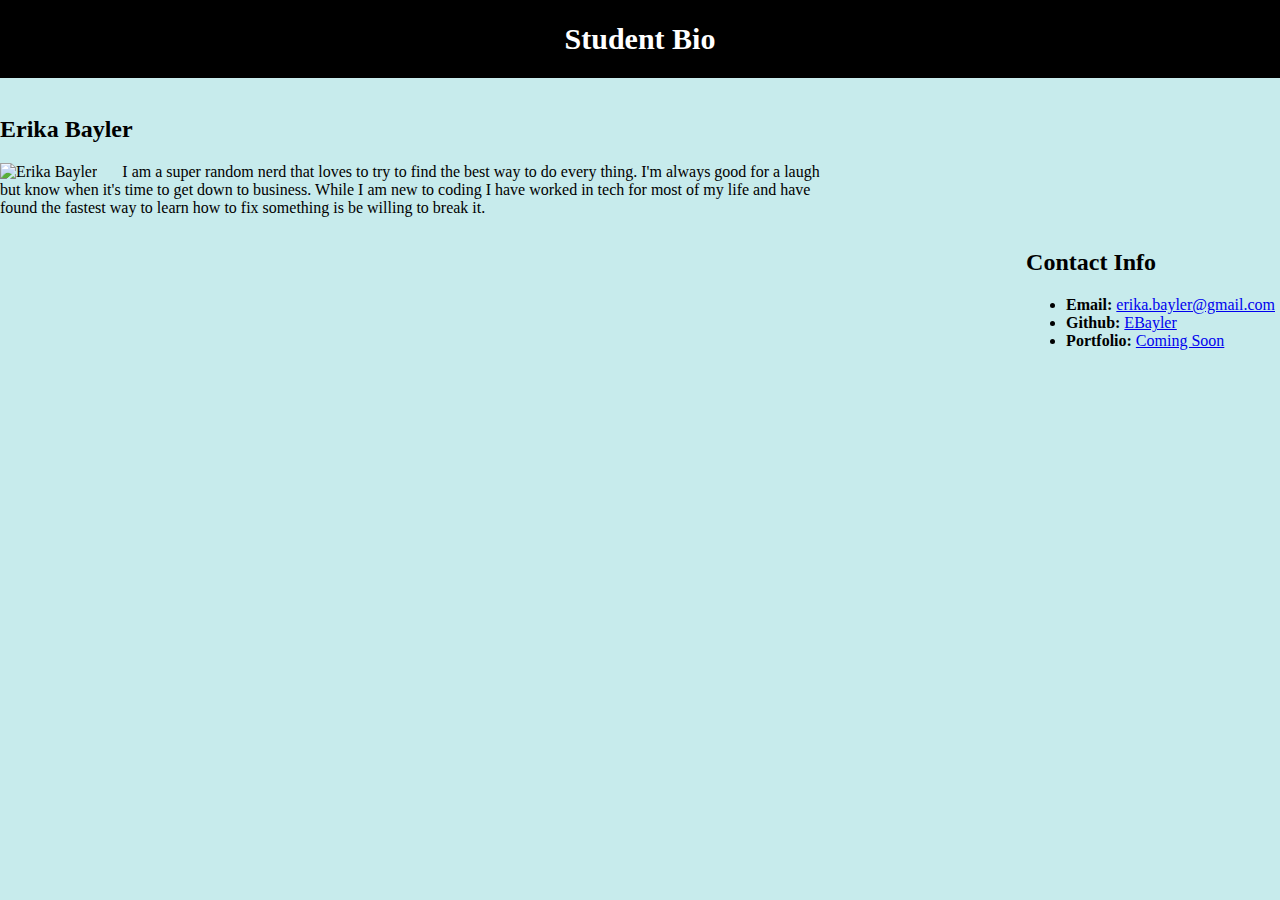
==== index.html @ 38c3b843 "Initial commit" ====
<!DOCTYPE html>
<html lang="en-us">

<head>
    <meta charset="UTF-8">
    <title>Student Bio</title>

    <style>

    .html, body {
        margin: 0;
        background:rgb(199, 235, 236)
    }
       /* header tag */

    .header, h1 {
        padding: 1px 0;
        font-size: 30px;
        color:white;
        text-align: center;
        background-color: black;
    }

      /* h2 heading tag */

    .h2 {
        margin-bottom: 15px;
        font-size: 20px;
        color: black;
        float: left;
       }    
    
    .img {
        float: left;
        padding: 10px;
    }

    .about {
        display: inline;
        padding: 5px;
        padding-left: 5px;
    }

    .contact {
        padding: 0;
        padding-right: 5px;
        display: inline;
        float: right;
    }
    .post-thumb {
        float: left;
    }
    .post-thumb img {
        display: block;
        padding-right: 25px;
    }
    .post-p {
        height: 50px;
        width: 65%;
    }
    </style>
    
</head>

<body>

    <!-- Headline -->
    <div class="header">
      <h1>Student Bio</h1>
    </div>
    
    <div>
        <section class="about">
                <h2>Erika Bayler</h2>
            <div class="post-thumb"><img src="https://pbs.twimg.com/profile_images/998356260587094018/x61RAbvL_400x400.jpg" alt="Erika Bayler">
            </div>
                <p class="post-p"> I am a super random nerd that loves to try to find the best way to do every thing. I'm always good for a laugh but know when it's time to get down to business. While I am new to coding I have worked in tech for most of my life and have found the fastest way to learn how to fix something is be willing to break it.</p>
        </section>
        
        <section class="contact">
          <h2>Contact Info</h2>
          <ul>
             <li><strong>Email:</strong> <a href="erika.bayler@gmail.com" target="_blank">erika.bayler@gmail.com</a></li>
             <li><strong>Github:</strong> <a href="https://github.com/EBayler" target="_blank">EBayler</a></li>
             <li><strong>Portfolio:</strong> <a href="#">Coming Soon</a></li>
          </ul>
        </section>
   </div>

</body>

</html>
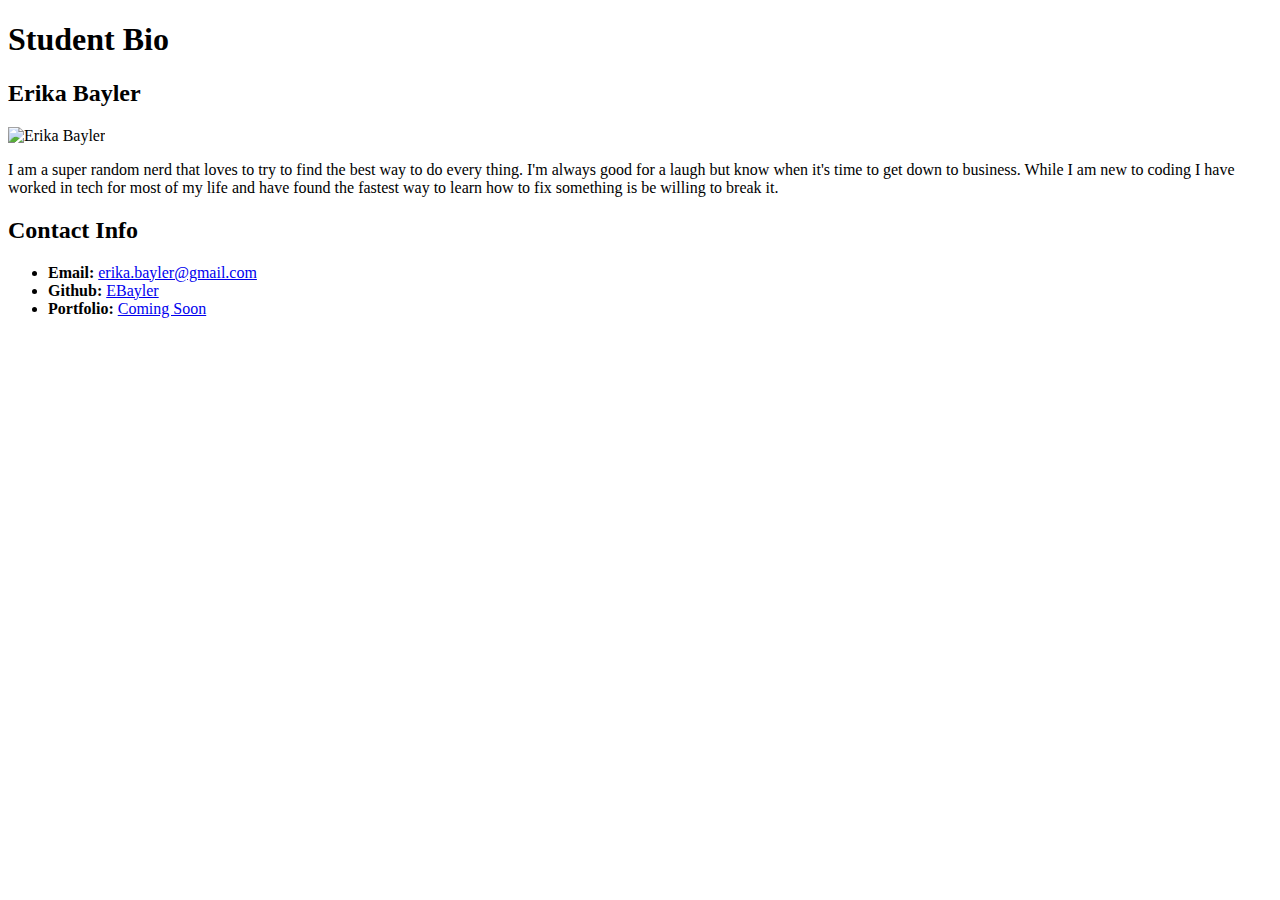
==== commit 470a9acc: "Seperation of HTML & CSS" ====
--- a/index.html
+++ b/index.html
@@ -3,62 +3,7 @@
 
 <head>
     <meta charset="UTF-8">
-    <title>Student Bio</title>
-
-    <style>
-
-    .html, body {
-        margin: 0;
-        background:rgb(199, 235, 236)
-    }
-       /* header tag */
-
-    .header, h1 {
-        padding: 1px 0;
-        font-size: 30px;
-        color:white;
-        text-align: center;
-        background-color: black;
-    }
-
-      /* h2 heading tag */
-
-    .h2 {
-        margin-bottom: 15px;
-        font-size: 20px;
-        color: black;
-        float: left;
-       }    
-    
-    .img {
-        float: left;
-        padding: 10px;
-    }
-
-    .about {
-        display: inline;
-        padding: 5px;
-        padding-left: 5px;
-    }
-
-    .contact {
-        padding: 0;
-        padding-right: 5px;
-        display: inline;
-        float: right;
-    }
-    .post-thumb {
-        float: left;
-    }
-    .post-thumb img {
-        display: block;
-        padding-right: 25px;
-    }
-    .post-p {
-        height: 50px;
-        width: 65%;
-    }
-    </style>
+    <title>Student Biography</title>
     
 </head>
 
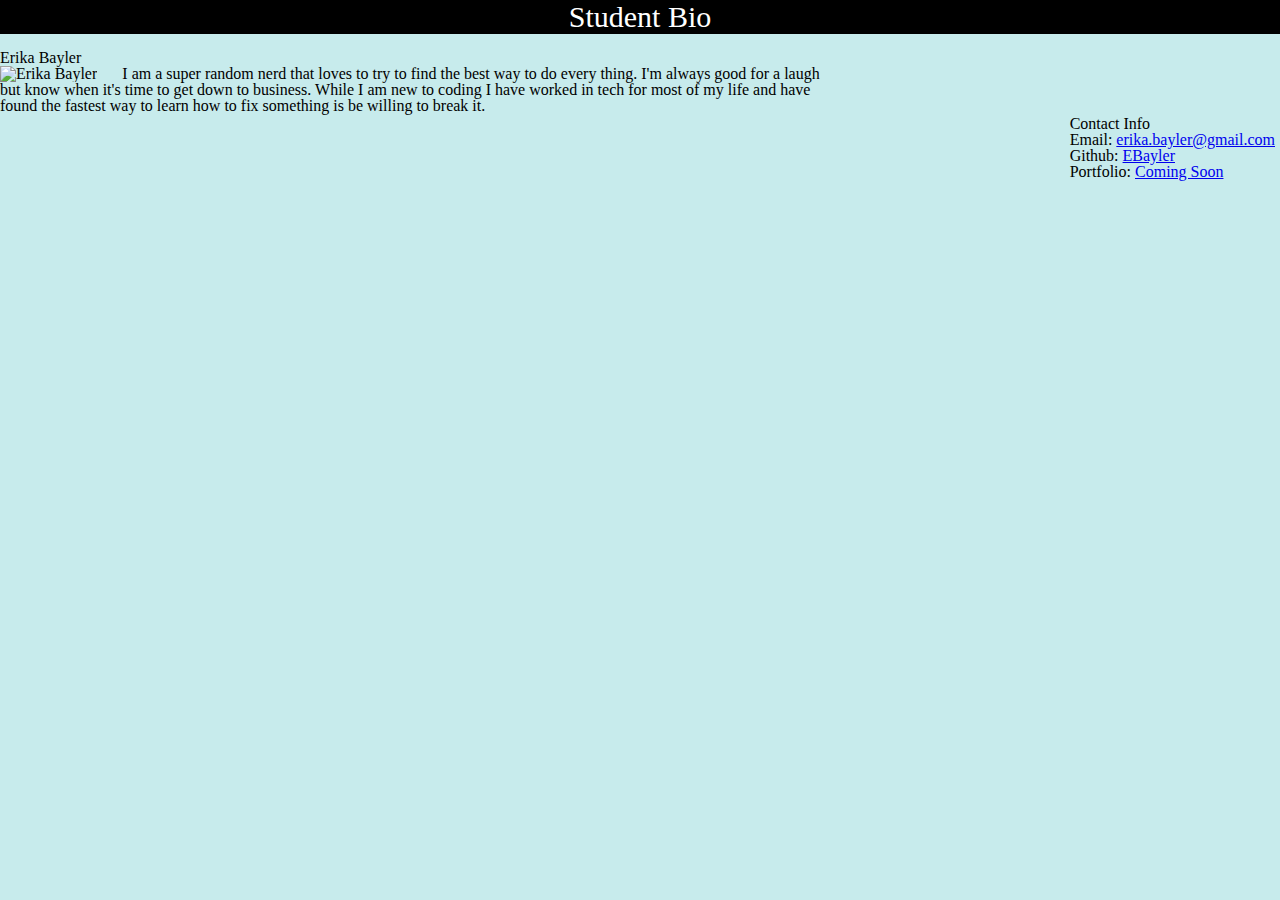
==== commit 05a5d4a8: "Organized" ====
--- a/index.html
+++ b/index.html
@@ -3,34 +3,45 @@
 
 <head>
     <meta charset="UTF-8">
-    <title>Student Biography</title>
-    
+    <link rel="stylesheet"
+          href="assets/reset.css">
+    <link rel="stylesheet"
+          href="assets/style.css">
+    <title>Student Bio</title>
+
 </head>
 
 <body>
 
     <!-- Headline -->
     <div class="header">
-      <h1>Student Bio</h1>
+        <h1>Student Bio</h1>
     </div>
-    
+
     <div>
         <section class="about">
-                <h2>Erika Bayler</h2>
-            <div class="post-thumb"><img src="https://pbs.twimg.com/profile_images/998356260587094018/x61RAbvL_400x400.jpg" alt="Erika Bayler">
+            <h2>Erika Bayler</h2>
+            <div class="post-thumb"><img
+                     src="https://pbs.twimg.com/profile_images/998356260587094018/x61RAbvL_400x400.jpg"
+                     alt="Erika Bayler">
             </div>
-                <p class="post-p"> I am a super random nerd that loves to try to find the best way to do every thing. I'm always good for a laugh but know when it's time to get down to business. While I am new to coding I have worked in tech for most of my life and have found the fastest way to learn how to fix something is be willing to break it.</p>
+            <p class="post-p"> I am a super random nerd that loves to try to find the best way to do every thing. I'm
+                always good for a laugh but know when it's time to get down to business. While I am new to coding I have
+                worked in tech for most of my life and have found the fastest way to learn how to fix something is be
+                willing to break it.</p>
         </section>
-        
+
         <section class="contact">
-          <h2>Contact Info</h2>
-          <ul>
-             <li><strong>Email:</strong> <a href="erika.bayler@gmail.com" target="_blank">erika.bayler@gmail.com</a></li>
-             <li><strong>Github:</strong> <a href="https://github.com/EBayler" target="_blank">EBayler</a></li>
-             <li><strong>Portfolio:</strong> <a href="#">Coming Soon</a></li>
-          </ul>
+            <h2>Contact Info</h2>
+            <ul>
+                <li><strong>Email:</strong> <a href="erika.bayler@gmail.com"
+                       target="_blank">erika.bayler@gmail.com</a></li>
+                <li><strong>Github:</strong> <a href="https://github.com/EBayler"
+                       target="_blank">EBayler</a></li>
+                <li><strong>Portfolio:</strong> <a href="#">Coming Soon</a></li>
+            </ul>
         </section>
-   </div>
+    </div>
 
 </body>
 
--- a/assets/style.css
+++ b/assets/style.css
@@ -0,0 +1,51 @@
+.html, body {
+        margin: 0;
+        background:rgb(199, 235, 236)
+    }
+       /* header tag */
+
+    .header, h1 {
+        padding: 1px 0;
+        font-size: 30px;
+        color:white;
+        text-align: center;
+        background-color: black;
+    }
+
+      /* h2 heading tag */
+
+    .h2 {
+        margin-bottom: 15px;
+        font-size: 20px;
+        color: black;
+        float: left;
+       }    
+    
+    .img {
+        float: left;
+        padding: 10px;
+    }
+
+    .about {
+        display: inline;
+        padding: 5px;
+        padding-left: 5px;
+    }
+
+    .contact {
+        padding: 0;
+        padding-right: 5px;
+        display: inline;
+        float: right;
+    }
+    .post-thumb {
+        float: left;
+    }
+    .post-thumb img {
+        display: block;
+        padding-right: 25px;
+    }
+    .post-p {
+        height: 50px;
+        width: 65%;
+    }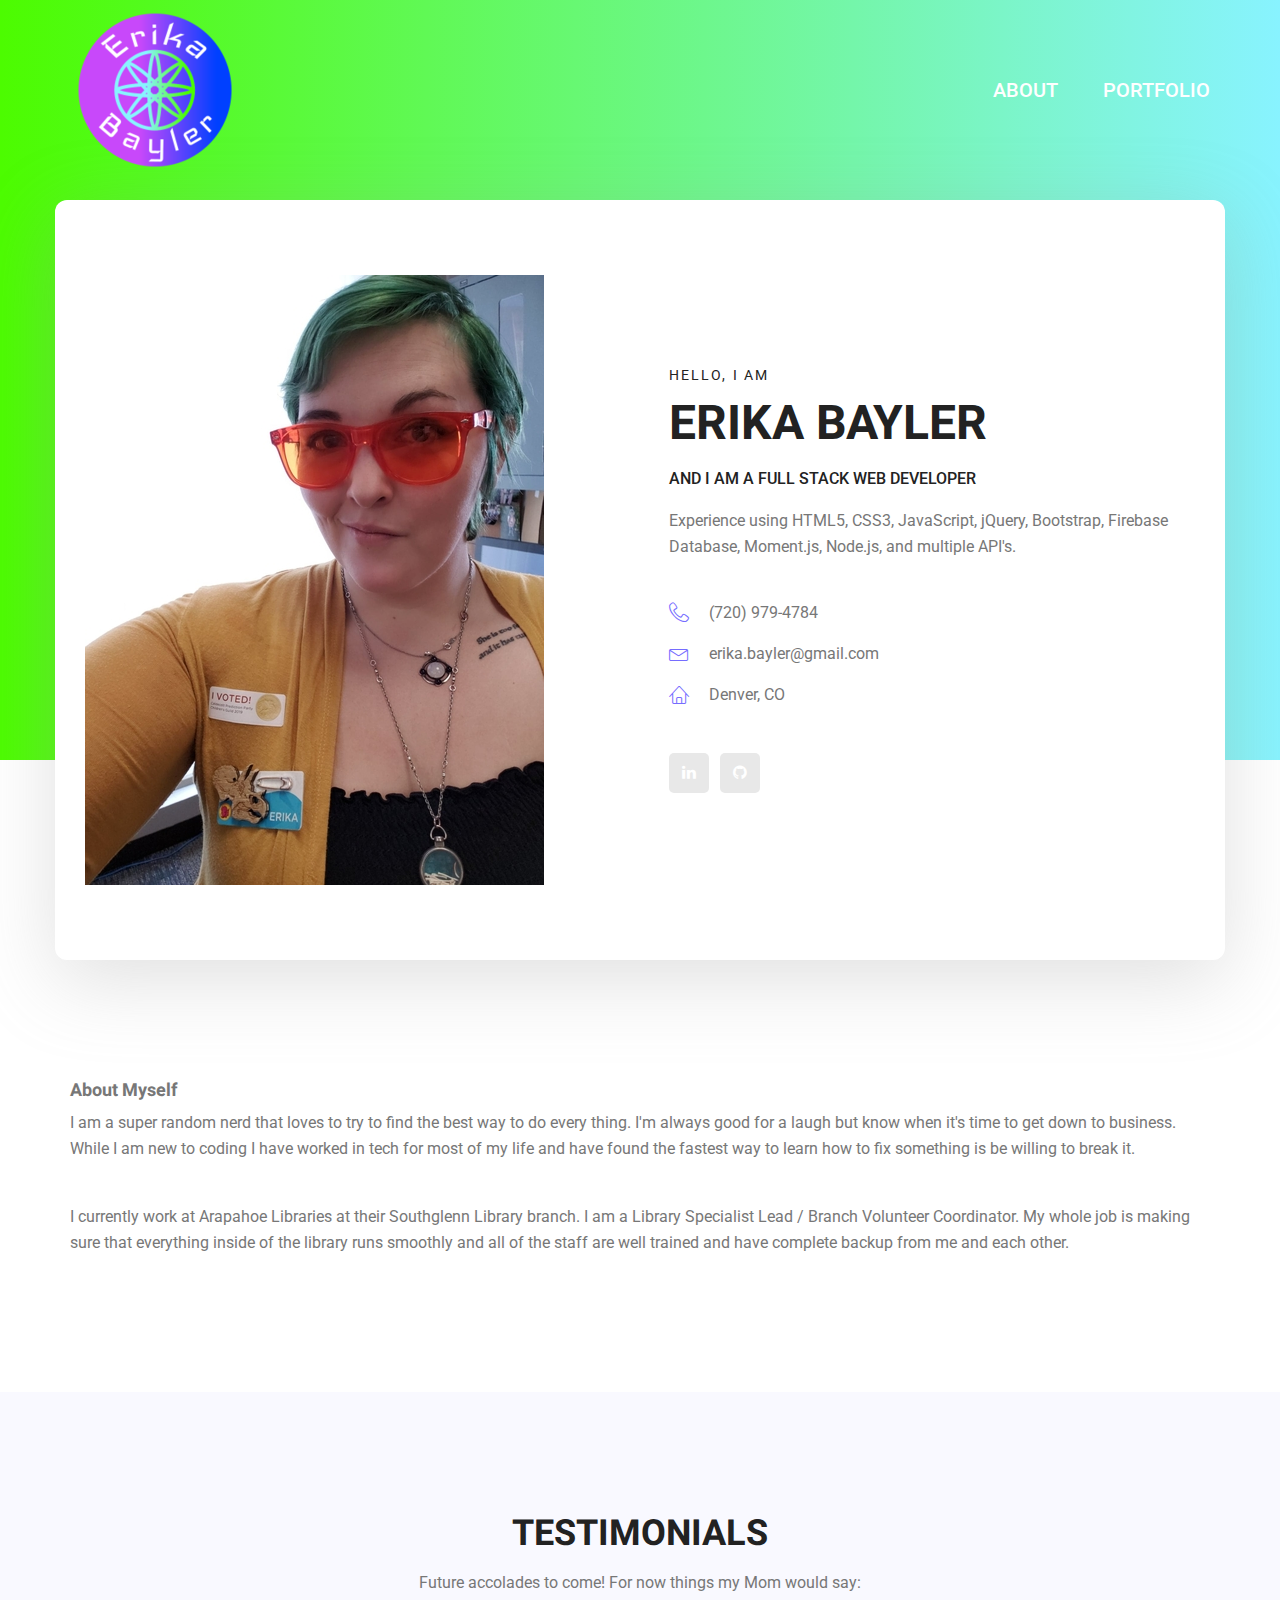
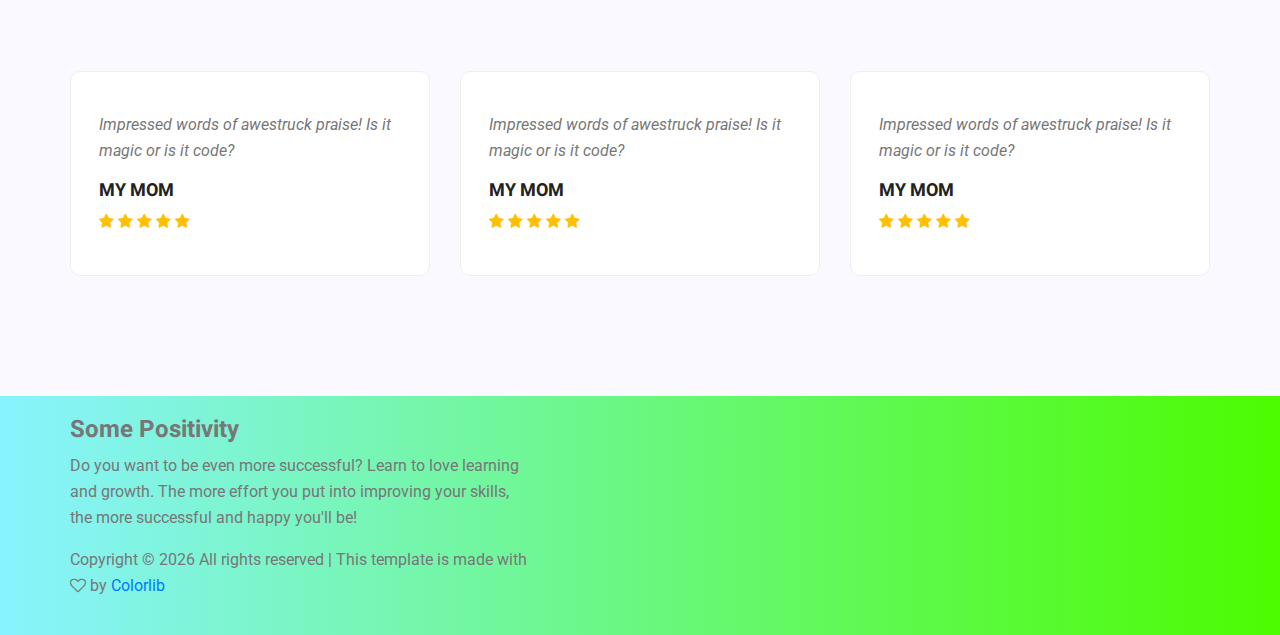
==== commit bfb64a6e: "update" ====
--- a/index.html
+++ b/index.html
@@ -1,48 +1,240 @@
-<!DOCTYPE html>
-<html lang="en-us">
+<!doctype html>
+<html lang="en">
 
 <head>
-    <meta charset="UTF-8">
-    <link rel="stylesheet"
-          href="assets/reset.css">
-    <link rel="stylesheet"
-          href="assets/style.css">
-    <title>Student Bio</title>
-
+	<!-- Required meta tags -->
+	<meta charset="utf-8">
+	<meta name="viewport"
+		  content="width=device-width, initial-scale=1, shrink-to-fit=no">
+	<link rel="icon"
+		  href="img/me.jpg"
+		  type="image/png">
+	<title>MeetMe Personal</title>
+	<!-- Bootstrap CSS -->
+	<link rel="stylesheet"
+		  href="css/bootstrap.css">
+	<link rel="stylesheet"
+		  href="vendors/linericon/style.css">
+	<link rel="stylesheet"
+		  href="css/font-awesome.min.css">
+	<link rel="stylesheet"
+		  href="vendors/owl-carousel/owl.carousel.min.css">
+	<!-- main css -->
+	<link rel="stylesheet"
+		  href="css/style.css">
+	<link rel="stylesheet"
+		  href="css/responsive.css">
 </head>
 
 <body>
 
-    <!-- Headline -->
-    <div class="header">
-        <h1>Student Bio</h1>
-    </div>
-
-    <div>
-        <section class="about">
-            <h2>Erika Bayler</h2>
-            <div class="post-thumb"><img
-                     src="https://pbs.twimg.com/profile_images/998356260587094018/x61RAbvL_400x400.jpg"
-                     alt="Erika Bayler">
-            </div>
-            <p class="post-p"> I am a super random nerd that loves to try to find the best way to do every thing. I'm
-                always good for a laugh but know when it's time to get down to business. While I am new to coding I have
-                worked in tech for most of my life and have found the fastest way to learn how to fix something is be
-                willing to break it.</p>
-        </section>
-
-        <section class="contact">
-            <h2>Contact Info</h2>
-            <ul>
-                <li><strong>Email:</strong> <a href="erika.bayler@gmail.com"
-                       target="_blank">erika.bayler@gmail.com</a></li>
-                <li><strong>Github:</strong> <a href="https://github.com/EBayler"
-                       target="_blank">EBayler</a></li>
-                <li><strong>Portfolio:</strong> <a href="#">Coming Soon</a></li>
-            </ul>
-        </section>
-    </div>
-
+	<!--================Header Menu Area =================-->
+	<header class="header_area">
+		<div class="main_menu">
+			<nav class="navbar navbar-expand-lg navbar-light">
+				<div class="container box_1620">
+					<!-- Brand and toggle get grouped for better mobile display -->
+					<a class="navbar-brand logo_h"
+					   href="index.html"><img src="img/mylogo.png"
+							 alt="Erika Bayler"></a>
+					<button class="navbar-toggler"
+							type="button"
+							data-toggle="collapse"
+							data-target="#navbarSupportedContent"
+							aria-controls="navbarSupportedContent"
+							aria-expanded="false"
+							aria-label="Toggle navigation">
+						<span class="icon-bar"></span>
+						<span class="icon-bar"></span>
+						<span class="icon-bar"></span>
+					</button>
+					<!-- Collect the nav links, forms, and other content for toggling -->
+					<div class="collapse navbar-collapse offset"
+						 id="navbarSupportedContent">
+						<ul class="nav navbar-nav menu_nav ml-auto">
+							<li class="nav-item active"><a class="nav-link"
+								   href="index.html">About</a></li>
+							<li class="nav-item"><a class="nav-link"
+								   href="portfolio.html">Portfolio</a></li>
+							<!-- <li class="nav-item"><a class="nav-link"
+								   href="contact.html">Contact</a></li> -->
+						</ul>
+					</div>
+				</div>
+			</nav>
+		</div>
+	</header>
+	<!--================Header Menu Area =================-->
+
+	<!--================Home Banner Area =================-->
+	<section class="home_banner_area">
+		<div class="container box_1620">
+			<div class="banner_inner d-flex align-items-center">
+				<div class="banner_content">
+					<div class="media">
+						<div class="d-flex">
+							<img src="img/meMD.jpg"
+								 alt="Erika Bayler">
+						</div>
+						<div class="media-body">
+							<div class="personal_text">
+								<h6>Hello, i am</h6>
+								<h3>Erika Bayler</h3>
+								<h4> And I am a Full Stack Web Developer</h4>
+								<p>Experience using HTML5, CSS3, JavaScript, jQuery, Bootstrap, Firebase Database, Moment.js, Node.js, and multiple API's. </p>
+								<ul class="list basic_info">
+									<li><a href="#"><i class="lnr lnr-phone-handset"></i> (720) 979-4784</a></li>
+									<li><a href="mailto:erika.bayler@gmail.com"><i class="lnr lnr-envelope"></i>
+											erika.bayler@gmail.com</a></li>
+									<li><a href="#"><i class="lnr lnr-home"></i> Denver, CO</a></li>
+								</ul>
+								<ul class="list personal_social">
+									<li><a href="https://www.linkedin.com/in/erikabayler/"
+										   target="_blank"><i class="fa fa-linkedin"></i></a></li>
+									<li><a href="https://github.com/EBayler"
+										   target="_blank"><i class="fa fa-github"></i></a> </li>
+								</ul>
+							</div>
+						</div>
+					</div>
+				</div>
+			</div>
+		</div>
+	</section>
+	<!--================End Home Banner Area =================-->
+
+	<!--================Welcome Area =================-->
+	<section class="welcome_area p_120">
+		<div class="container">
+			<div class="row welcome_inner">
+				<div class="col-lg-12">
+					<!-- <div class="welcome_text"> -->
+						<h4>About Myself</h4>
+						<p> I am a super random nerd that loves to try to find the best way to do every thing. I'm
+							always good for a laugh but know when it's time to get down to business. While I am new to
+							coding I
+							have
+							worked in tech for most of my life and have found the fastest way to learn how to fix
+							something is
+							be
+							willing to break it.</p>
+						<br>
+						<p>I currently work at Arapahoe Libraries at their Southglenn Library branch. I am a Library
+							Specialist
+							Lead / Branch Volunteer Coordinator. My whole job is making sure that everything inside of
+							the library
+							runs smoothly and all of the staff are well trained and have complete backup from me and each
+							other.</p>
+
+					</div>
+
+				</div>
+			</div>
+	</section>
+	<!--================End Welcome Area =================-->
+
+
+
+
+	<!--================Testimonials Area =================-->
+	<section class="testimonials_area p_120">
+		<div class="container">
+			<div class="main_title">
+				<h2>Testimonials</h2>
+				<p>Future accolades to come! For now things my Mom would say: </p>
+			</div>
+			<div class="testi_inner">
+				<div class="testi_slider owl-carousel">
+					<div class="item">
+						<div class="testi_item">
+							<p>Impressed words of awestruck praise! Is it magic or is it code?</p>
+							<h4>My Mom</h4>
+							<a href="#"><i class="fa fa-star"></i></a>
+							<a href="#"><i class="fa fa-star"></i></a>
+							<a href="#"><i class="fa fa-star"></i></a>
+							<a href="#"><i class="fa fa-star"></i></a>
+							<a href="#"><i class="fa fa-star"></i></a>
+						</div>
+					</div>
+					<div class="item">
+						<div class="testi_item">
+							<p>Impressed words of awestruck praise! Is it magic or is it code?</p>
+							<h4>My Mom</h4>
+							<a href="#"><i class="fa fa-star"></i></a>
+							<a href="#"><i class="fa fa-star"></i></a>
+							<a href="#"><i class="fa fa-star"></i></a>
+							<a href="#"><i class="fa fa-star"></i></a>
+							<a href="#"><i class="fa fa-star"></i></a>
+						</div>
+					</div>
+					<div class="item">
+						<div class="testi_item">
+							<p>Impressed words of awestruck praise! Is it magic or is it code?</p>
+							<h4>My Mom</h4>
+							<a href="#"><i class="fa fa-star"></i></a>
+							<a href="#"><i class="fa fa-star"></i></a>
+							<a href="#"><i class="fa fa-star"></i></a>
+							<a href="#"><i class="fa fa-star"></i></a>
+							<a href="#"><i class="fa fa-star"></i></a>
+						</div>
+					</div>
+				</div>
+			</div>
+		</div>
+	</section>
+	<!--================End Testimonials Area =================-->
+
+	<!--================Footer Area =================-->
+	<footer class="footer_area p_120">
+		<div class="container">
+			<div class="row footer_inner">
+				<div class="col-lg-5 col-sm-6">
+					<aside class="f_widget ab_widget">
+						<div class="f_title">
+							<h3>Some Positivity</h3>
+						</div>
+						<p>Do you want to be even more successful? Learn to love learning and growth. The more effort
+							you put into improving your skills, the more successful and happy you'll be!</p>
+						<p>
+							<!-- Link back to Colorlib can't be removed. Template is licensed under CC BY 3.0. -->
+							Copyright &copy;
+							<script>
+								document.write(new Date().getFullYear());
+							</script> All rights reserved | This
+							template is made with <i class="fa fa-heart-o"
+							   aria-hidden="true"></i> by <a href="https://colorlib.com"
+							   target="_blank">Colorlib</a>
+							<!-- Link back to Colorlib can't be removed. Template is licensed under CC BY 3.0. -->
+						</p>
+					</aside>
+				</div>
+			</div>
+		</div>
+	</footer>
+	<!--================End Footer Area =================-->
+
+
+
+
+
+
+	<!-- Optional JavaScript -->
+	<!-- jQuery first, then Popper.js, then Bootstrap JS -->
+	<script src="js/jquery-3.3.1.min.js"></script>
+	<script src="js/popper.js"></script>
+	<script src="js/bootstrap.min.js"></script>
+	<script src="js/stellar.js"></script>
+	<script src="vendors/lightbox/simpleLightbox.min.js"></script>
+	<script src="vendors/nice-select/js/jquery.nice-select.min.js"></script>
+	<script src="vendors/isotope/imagesloaded.pkgd.min.js"></script>
+	<script src="vendors/isotope/isotope.pkgd.min.js"></script>
+	<script src="vendors/owl-carousel/owl.carousel.min.js"></script>
+	<script src="vendors/popup/jquery.magnific-popup.min.js"></script>
+	<script src="js/jquery.ajaxchimp.min.js"></script>
+	<script src="vendors/counter-up/jquery.waypoints.min.js"></script>
+	<script src="vendors/counter-up/jquery.counterup.min.js"></script>
+	<script src="js/mail-script.js"></script>
+	<script src="js/theme.js"></script>
 </body>
 
 </html>--- a/vendors/linericon/style.css
+++ b/vendors/linericon/style.css
@@ -0,0 +1,536 @@
+@font-face {
+	font-family: 'Linearicons-Free';
+	src:url('fonts/Linearicons-Free.eot?w118d');
+	src:url('fonts/Linearicons-Free.eot?#iefixw118d') format('embedded-opentype'),
+		url('fonts/Linearicons-Free.woff2?w118d') format('woff2'),
+		url('fonts/Linearicons-Free.woff?w118d') format('woff'),
+		url('fonts/Linearicons-Free.ttf?w118d') format('truetype'),
+		url('fonts/Linearicons-Free.svg?w118d#Linearicons-Free') format('svg');
+	font-weight: normal;
+	font-style: normal;
+}
+
+.lnr {
+	font-family: 'Linearicons-Free';
+	speak: none;
+	font-style: normal;
+	font-weight: normal;
+	font-variant: normal;
+	text-transform: none;
+	line-height: 1;
+
+	/* Better Font Rendering =========== */
+	-webkit-font-smoothing: antialiased;
+	-moz-osx-font-smoothing: grayscale;
+}
+
+.lnr-home:before {
+	content: "\e800";
+}
+.lnr-apartment:before {
+	content: "\e801";
+}
+.lnr-pencil:before {
+	content: "\e802";
+}
+.lnr-magic-wand:before {
+	content: "\e803";
+}
+.lnr-drop:before {
+	content: "\e804";
+}
+.lnr-lighter:before {
+	content: "\e805";
+}
+.lnr-poop:before {
+	content: "\e806";
+}
+.lnr-sun:before {
+	content: "\e807";
+}
+.lnr-moon:before {
+	content: "\e808";
+}
+.lnr-cloud:before {
+	content: "\e809";
+}
+.lnr-cloud-upload:before {
+	content: "\e80a";
+}
+.lnr-cloud-download:before {
+	content: "\e80b";
+}
+.lnr-cloud-sync:before {
+	content: "\e80c";
+}
+.lnr-cloud-check:before {
+	content: "\e80d";
+}
+.lnr-database:before {
+	content: "\e80e";
+}
+.lnr-lock:before {
+	content: "\e80f";
+}
+.lnr-cog:before {
+	content: "\e810";
+}
+.lnr-trash:before {
+	content: "\e811";
+}
+.lnr-dice:before {
+	content: "\e812";
+}
+.lnr-heart:before {
+	content: "\e813";
+}
+.lnr-star:before {
+	content: "\e814";
+}
+.lnr-star-half:before {
+	content: "\e815";
+}
+.lnr-star-empty:before {
+	content: "\e816";
+}
+.lnr-flag:before {
+	content: "\e817";
+}
+.lnr-envelope:before {
+	content: "\e818";
+}
+.lnr-paperclip:before {
+	content: "\e819";
+}
+.lnr-inbox:before {
+	content: "\e81a";
+}
+.lnr-eye:before {
+	content: "\e81b";
+}
+.lnr-printer:before {
+	content: "\e81c";
+}
+.lnr-file-empty:before {
+	content: "\e81d";
+}
+.lnr-file-add:before {
+	content: "\e81e";
+}
+.lnr-enter:before {
+	content: "\e81f";
+}
+.lnr-exit:before {
+	content: "\e820";
+}
+.lnr-graduation-hat:before {
+	content: "\e821";
+}
+.lnr-license:before {
+	content: "\e822";
+}
+.lnr-music-note:before {
+	content: "\e823";
+}
+.lnr-film-play:before {
+	content: "\e824";
+}
+.lnr-camera-video:before {
+	content: "\e825";
+}
+.lnr-camera:before {
+	content: "\e826";
+}
+.lnr-picture:before {
+	content: "\e827";
+}
+.lnr-book:before {
+	content: "\e828";
+}
+.lnr-bookmark:before {
+	content: "\e829";
+}
+.lnr-user:before {
+	content: "\e82a";
+}
+.lnr-users:before {
+	content: "\e82b";
+}
+.lnr-shirt:before {
+	content: "\e82c";
+}
+.lnr-store:before {
+	content: "\e82d";
+}
+.lnr-cart:before {
+	content: "\e82e";
+}
+.lnr-tag:before {
+	content: "\e82f";
+}
+.lnr-phone-handset:before {
+	content: "\e830";
+}
+.lnr-phone:before {
+	content: "\e831";
+}
+.lnr-pushpin:before {
+	content: "\e832";
+}
+.lnr-map-marker:before {
+	content: "\e833";
+}
+.lnr-map:before {
+	content: "\e834";
+}
+.lnr-location:before {
+	content: "\e835";
+}
+.lnr-calendar-full:before {
+	content: "\e836";
+}
+.lnr-keyboard:before {
+	content: "\e837";
+}
+.lnr-spell-check:before {
+	content: "\e838";
+}
+.lnr-screen:before {
+	content: "\e839";
+}
+.lnr-smartphone:before {
+	content: "\e83a";
+}
+.lnr-tablet:before {
+	content: "\e83b";
+}
+.lnr-laptop:before {
+	content: "\e83c";
+}
+.lnr-laptop-phone:before {
+	content: "\e83d";
+}
+.lnr-power-switch:before {
+	content: "\e83e";
+}
+.lnr-bubble:before {
+	content: "\e83f";
+}
+.lnr-heart-pulse:before {
+	content: "\e840";
+}
+.lnr-construction:before {
+	content: "\e841";
+}
+.lnr-pie-chart:before {
+	content: "\e842";
+}
+.lnr-chart-bars:before {
+	content: "\e843";
+}
+.lnr-gift:before {
+	content: "\e844";
+}
+.lnr-diamond:before {
+	content: "\e845";
+}
+.lnr-linearicons:before {
+	content: "\e846";
+}
+.lnr-dinner:before {
+	content: "\e847";
+}
+.lnr-coffee-cup:before {
+	content: "\e848";
+}
+.lnr-leaf:before {
+	content: "\e849";
+}
+.lnr-paw:before {
+	content: "\e84a";
+}
+.lnr-rocket:before {
+	content: "\e84b";
+}
+.lnr-briefcase:before {
+	content: "\e84c";
+}
+.lnr-bus:before {
+	content: "\e84d";
+}
+.lnr-car:before {
+	content: "\e84e";
+}
+.lnr-train:before {
+	content: "\e84f";
+}
+.lnr-bicycle:before {
+	content: "\e850";
+}
+.lnr-wheelchair:before {
+	content: "\e851";
+}
+.lnr-select:before {
+	content: "\e852";
+}
+.lnr-earth:before {
+	content: "\e853";
+}
+.lnr-smile:before {
+	content: "\e854";
+}
+.lnr-sad:before {
+	content: "\e855";
+}
+.lnr-neutral:before {
+	content: "\e856";
+}
+.lnr-mustache:before {
+	content: "\e857";
+}
+.lnr-alarm:before {
+	content: "\e858";
+}
+.lnr-bullhorn:before {
+	content: "\e859";
+}
+.lnr-volume-high:before {
+	content: "\e85a";
+}
+.lnr-volume-medium:before {
+	content: "\e85b";
+}
+.lnr-volume-low:before {
+	content: "\e85c";
+}
+.lnr-volume:before {
+	content: "\e85d";
+}
+.lnr-mic:before {
+	content: "\e85e";
+}
+.lnr-hourglass:before {
+	content: "\e85f";
+}
+.lnr-undo:before {
+	content: "\e860";
+}
+.lnr-redo:before {
+	content: "\e861";
+}
+.lnr-sync:before {
+	content: "\e862";
+}
+.lnr-history:before {
+	content: "\e863";
+}
+.lnr-clock:before {
+	content: "\e864";
+}
+.lnr-download:before {
+	content: "\e865";
+}
+.lnr-upload:before {
+	content: "\e866";
+}
+.lnr-enter-down:before {
+	content: "\e867";
+}
+.lnr-exit-up:before {
+	content: "\e868";
+}
+.lnr-bug:before {
+	content: "\e869";
+}
+.lnr-code:before {
+	content: "\e86a";
+}
+.lnr-link:before {
+	content: "\e86b";
+}
+.lnr-unlink:before {
+	content: "\e86c";
+}
+.lnr-thumbs-up:before {
+	content: "\e86d";
+}
+.lnr-thumbs-down:before {
+	content: "\e86e";
+}
+.lnr-magnifier:before {
+	content: "\e86f";
+}
+.lnr-cross:before {
+	content: "\e870";
+}
+.lnr-menu:before {
+	content: "\e871";
+}
+.lnr-list:before {
+	content: "\e872";
+}
+.lnr-chevron-up:before {
+	content: "\e873";
+}
+.lnr-chevron-down:before {
+	content: "\e874";
+}
+.lnr-chevron-left:before {
+	content: "\e875";
+}
+.lnr-chevron-right:before {
+	content: "\e876";
+}
+.lnr-arrow-up:before {
+	content: "\e877";
+}
+.lnr-arrow-down:before {
+	content: "\e878";
+}
+.lnr-arrow-left:before {
+	content: "\e879";
+}
+.lnr-arrow-right:before {
+	content: "\e87a";
+}
+.lnr-move:before {
+	content: "\e87b";
+}
+.lnr-warning:before {
+	content: "\e87c";
+}
+.lnr-question-circle:before {
+	content: "\e87d";
+}
+.lnr-menu-circle:before {
+	content: "\e87e";
+}
+.lnr-checkmark-circle:before {
+	content: "\e87f";
+}
+.lnr-cross-circle:before {
+	content: "\e880";
+}
+.lnr-plus-circle:before {
+	content: "\e881";
+}
+.lnr-circle-minus:before {
+	content: "\e882";
+}
+.lnr-arrow-up-circle:before {
+	content: "\e883";
+}
+.lnr-arrow-down-circle:before {
+	content: "\e884";
+}
+.lnr-arrow-left-circle:before {
+	content: "\e885";
+}
+.lnr-arrow-right-circle:before {
+	content: "\e886";
+}
+.lnr-chevron-up-circle:before {
+	content: "\e887";
+}
+.lnr-chevron-down-circle:before {
+	content: "\e888";
+}
+.lnr-chevron-left-circle:before {
+	content: "\e889";
+}
+.lnr-chevron-right-circle:before {
+	content: "\e88a";
+}
+.lnr-crop:before {
+	content: "\e88b";
+}
+.lnr-frame-expand:before {
+	content: "\e88c";
+}
+.lnr-frame-contract:before {
+	content: "\e88d";
+}
+.lnr-layers:before {
+	content: "\e88e";
+}
+.lnr-funnel:before {
+	content: "\e88f";
+}
+.lnr-text-format:before {
+	content: "\e890";
+}
+.lnr-text-format-remove:before {
+	content: "\e891";
+}
+.lnr-text-size:before {
+	content: "\e892";
+}
+.lnr-bold:before {
+	content: "\e893";
+}
+.lnr-italic:before {
+	content: "\e894";
+}
+.lnr-underline:before {
+	content: "\e895";
+}
+.lnr-strikethrough:before {
+	content: "\e896";
+}
+.lnr-highlight:before {
+	content: "\e897";
+}
+.lnr-text-align-left:before {
+	content: "\e898";
+}
+.lnr-text-align-center:before {
+	content: "\e899";
+}
+.lnr-text-align-right:before {
+	content: "\e89a";
+}
+.lnr-text-align-justify:before {
+	content: "\e89b";
+}
+.lnr-line-spacing:before {
+	content: "\e89c";
+}
+.lnr-indent-increase:before {
+	content: "\e89d";
+}
+.lnr-indent-decrease:before {
+	content: "\e89e";
+}
+.lnr-pilcrow:before {
+	content: "\e89f";
+}
+.lnr-direction-ltr:before {
+	content: "\e8a0";
+}
+.lnr-direction-rtl:before {
+	content: "\e8a1";
+}
+.lnr-page-break:before {
+	content: "\e8a2";
+}
+.lnr-sort-alpha-asc:before {
+	content: "\e8a3";
+}
+.lnr-sort-amount-asc:before {
+	content: "\e8a4";
+}
+.lnr-hand:before {
+	content: "\e8a5";
+}
+.lnr-pointer-up:before {
+	content: "\e8a6";
+}
+.lnr-pointer-right:before {
+	content: "\e8a7";
+}
+.lnr-pointer-down:before {
+	content: "\e8a8";
+}
+.lnr-pointer-left:before {
+	content: "\e8a9";
+}
--- a/css/style.css
+++ b/css/style.css
@@ -0,0 +1,3013 @@
+/*----------------------------------------------------
+@File: Default Styles
+@Author: Rocky Ahmed
+@URL: http://wethemez.com
+Author E-mail: rockybd1995@gmail.com
+
+This file contains the styling for the actual theme, this
+is the file you need to edit to change the look of the
+theme.
+---------------------------------------------------- */
+/*=====================================================================
+@Template Name: Builder Construction 
+@Author: Rocky Ahmed
+@Developed By: Rocky Ahmed
+@Developer URL: http://rocky.wethemez.com
+Author E-mail: rockybd1995@gmail.com
+
+@Default Styles
+
+Table of Content:
+01/ Variables
+02/ predefin
+03/ header
+04/ button
+05/ banner
+06/ breadcrumb
+07/ about
+08/ team
+09/ project 
+10/ price 
+11/ team 
+12/ blog 
+13/ video  
+14/ features  
+15/ career  
+16/ contact 
+17/ footer
+
+=====================================================================*/
+/*----------------------------------------------------*/
+/*font Variables*/
+/*Color Variables*/
+/*=================== fonts ====================*/
+@import url("https://fonts.googleapis.com/css?family=Heebo:300,400,700,900|Roboto:300,400,500,700");
+/*---------------------------------------------------- */
+/*----------------------------------------------------*/
+.list {
+  list-style: none;
+  margin: 0px;
+  padding: 0px; }
+
+a {
+  text-decoration: none;
+  transition: all 0.3s ease-in-out; }
+  a:hover, a:focus {
+    text-decoration: none;
+    outline: none; }
+
+.row.m0 {
+  margin: 0px; }
+
+body {
+  line-height: 26px;
+  font-size: 16px;
+  font-family: "Roboto", sans-serif;
+  font-weight: normal;
+  color: #777777; }
+
+h1, h2, h3, h4, h5, h6 {
+  font-family: "Heebo", sans-serif;
+  font-weight: bold; }
+
+button:focus {
+  outline: none;
+  box-shadow: none; }
+
+.p0 {
+  padding-left: 0px;
+  padding-right: 0px; }
+
+.p_120 {
+  padding-top: 120px;
+  padding-bottom: 120px; }
+
+.p_100 {
+  padding-top: 100px;
+  padding-bottom: 100px; }
+
+.pad_top {
+  padding-top: 120px; }
+
+.pad_bt {
+  padding-bottom: 120px; }
+
+.mt-25 {
+  margin-top: 25px; }
+
+@media (min-width: 1200px) {
+  .container {
+    max-width: 1170px; } }
+
+@media (min-width: 1620px) {
+  .box_1620 {
+    max-width: 1620px;
+    margin: auto;
+    width: 100%;
+    padding-left: 0px;
+    padding-right: 0px; } }
+/* Main Title Area css
+============================================================================================ */
+.main_title {
+  text-align: center;
+  max-width: 670px;
+  margin: 0px auto 75px; }
+  .main_title h2 {
+    font-family: "Heebo", sans-serif;
+    font-size: 36px;
+    color: #222222;
+    margin-bottom: 15px;
+    text-transform: uppercase; }
+  .main_title p {
+    font-size: 16px;
+    font-family: "Roboto", sans-serif;
+    font-weight: normal;
+    line-height: 26px;
+    color: #777777;
+    margin-bottom: 0px; }
+
+/* End Main Title Area css
+============================================================================================ */
+/*---------------------------------------------------- */
+/*----------------------------------------------------*/
+.header_area {
+  position: absolute;
+  width: 100%;
+  top: 0;
+  left: 0;
+  z-index: 99;
+  transition: background 0.4s, all 0.3s linear; }
+  .header_area .navbar {
+    background: transparent;
+    padding: 0px;
+    border: 0px;
+    border-radius: 0px; }
+    .header_area .navbar .nav .nav-item {
+      margin-right: 45px; }
+      .header_area .navbar .nav .nav-item .nav-link {
+        font: 500 20px/120px "Roboto", sans-serif;
+        text-transform: uppercase;
+        color: #fff;
+        padding: 0px;
+        display: inline-block; }
+        .header_area .navbar .nav .nav-item .nav-link:after {
+          display: none; }
+      .header_area .navbar .nav .nav-item:hover .nav-link, .header_area .navbar .nav .nav-item.active .nav-link {
+        color: #fff; }
+      .header_area .navbar .nav .nav-item.submenu {
+        position: relative; }
+        .header_area .navbar .nav .nav-item.submenu ul {
+          border: none;
+          padding: 0px;
+          border-radius: 0px;
+          box-shadow: none;
+          margin: 0px;
+          background: #fff;
+          box-shadow: 0px 3px 16px 0px rgba(0, 0, 0, 0.1); }
+          @media (min-width: 992px) {
+            .header_area .navbar .nav .nav-item.submenu ul {
+              position: absolute;
+              top: 120%;
+              left: 0px;
+              min-width: 200px;
+              text-align: left;
+              opacity: 0;
+              transition: all 300ms ease-in;
+              visibility: hidden;
+              display: block;
+              border: none;
+              padding: 0px;
+              border-radius: 0px; } }
+          .header_area .navbar .nav .nav-item.submenu ul:before {
+            content: "";
+            width: 0;
+            height: 0;
+            border-style: solid;
+            border-width: 10px 10px 0 10px;
+            border-color: #eeeeee transparent transparent transparent;
+            position: absolute;
+            right: 24px;
+            top: 45px;
+            z-index: 3;
+            opacity: 0;
+            transition: all 400ms linear; }
+          .header_area .navbar .nav .nav-item.submenu ul .nav-item {
+            display: block;
+            float: none;
+            margin-right: 0px;
+            border-bottom: 1px solid #ededed;
+            margin-left: 0px;
+            transition: all 0.4s linear; }
+            .header_area .navbar .nav .nav-item.submenu ul .nav-item .nav-link {
+              line-height: 45px;
+              color: #222222;
+              padding: 0px 30px;
+              transition: all 150ms linear;
+              display: block;
+              margin-right: 0px; }
+            .header_area .navbar .nav .nav-item.submenu ul .nav-item:last-child {
+              border-bottom: none; }
+            .header_area .navbar .nav .nav-item.submenu ul .nav-item:hover .nav-link {
+              background: #766dff;
+              color: #fff; }
+        @media (min-width: 992px) {
+          .header_area .navbar .nav .nav-item.submenu:hover ul {
+            visibility: visible;
+            opacity: 1;
+            top: 100%; } }
+        .header_area .navbar .nav .nav-item.submenu:hover ul .nav-item {
+          margin-top: 0px; }
+      .header_area .navbar .nav .nav-item:last-child {
+        margin-right: 0px; }
+    .header_area .navbar .search {
+      font-size: 12px;
+      line-height: 60px;
+      display: inline-block;
+      color: #222222;
+      margin-left: 80px; }
+      .header_area .navbar .search i {
+        font-weight: 600; }
+  .header_area.navbar_fixed .main_menu {
+    position: fixed;
+    width: 100%;
+    top: -70px;
+    left: 0;
+    right: 0;
+    background: #000;
+    transform: translateY(70px);
+    transition: transform 500ms ease, background 500ms ease;
+    -webkit-transition: transform 500ms ease, background 500ms ease;
+    box-shadow: 0px 3px 16px 0px rgba(0, 0, 0, 0.1); }
+    .header_area.navbar_fixed .main_menu .navbar .nav .nav-item .nav-link {
+      line-height: 70px; }
+
+.top_menu {
+  background: #f9f9ff; }
+  .top_menu .header_social li {
+    display: inline-block;
+    margin-right: 15px; }
+    .top_menu .header_social li a {
+      font-size: 14px;
+      color: #777777;
+      display: inline-block;
+      line-height: 42px;
+      transition: all 300ms linear 0s; }
+    .top_menu .header_social li:last-child {
+      margin-right: 0px; }
+    .top_menu .header_social li:hover a {
+      color: #766dff; }
+  .top_menu .dn_btn {
+    line-height: 42px;
+    display: inline-block;
+    font-size: 12px;
+    margin-right: 30px;
+    font-family: "Roboto", sans-serif;
+    font-weight: normal;
+    color: #777777;
+    transition: all 300ms linear 0s; }
+    .top_menu .dn_btn:hover {
+      color: #766dff; }
+    .top_menu .dn_btn:last-child {
+      margin-right: 0px; }
+  .top_menu .lan_pack {
+    height: 30px;
+    border: 1px solid #eeeeee;
+    border-radius: 3px;
+    line-height: 28px;
+    font-size: 12px;
+    font-family: "Roboto", sans-serif;
+    font-weight: 500;
+    padding-left: 19px;
+    padding-right: 36px;
+    color: #777777;
+    background: #f9f9ff;
+    margin-right: 5px;
+    margin-top: 8px; }
+    .top_menu .lan_pack .current {
+      color: #777777; }
+    .top_menu .lan_pack:after {
+      content: "\f0d7";
+      border: none !important;
+      font: normal normal normal 12px/1 FontAwesome;
+      transform: rotate(0deg);
+      height: auto;
+      margin-top: -6px;
+      right: 20px; }
+
+/*---------------------------------------------------- */
+/*----------------------------------------------------*/
+/* Home Banner Area css
+============================================================================================ */
+.home_banner_area {
+  position: relative;
+  z-index: 1;
+  background-image: -moz-linear-gradient(0deg, #4cfc00 0%, #88f3ff 100%);
+  background-image: -webkit-linear-gradient(0deg, #4cfc00 0%, #88f3ff 100%);
+  background-image: -ms-linear-gradient(0deg, #4cfc00 0%, #88f3ff 100%);
+  margin-bottom: 200px; }
+  .home_banner_area .box_1620 {
+    min-height: 700px;
+    border-radius: 12px;
+    position: relative;
+    bottom: -200px;
+    background: #fff;
+    padding: 30px;
+    box-shadow: 0px 20px 80px 0px rgba(153, 153, 153, 0.3); }
+  .home_banner_area .banner_inner {
+    position: relative;
+    width: 100%;
+    min-height: 700px;
+    display: flex; }
+    .home_banner_area .banner_inner .banner_content {
+      color: #222222;
+      vertical-align: middle;
+      align-self: center;
+      text-align: left; }
+      .home_banner_area .banner_inner .banner_content .media .d-flex {
+        padding-right: 125px; }
+      .home_banner_area .banner_inner .banner_content .media .media-body {
+        vertical-align: middle;
+        align-self: center; }
+
+.blog_banner {
+  min-height: 780px;
+  position: relative;
+  z-index: 1;
+  overflow: hidden;
+  margin-bottom: 0px; }
+  .blog_banner .banner_inner {
+    background: #04091e;
+    position: relative;
+    overflow: hidden;
+    width: 100%;
+    min-height: 780px;
+    z-index: 1; }
+    .blog_banner .banner_inner .overlay {
+      background: url(../img/banner/banner-2.jpg) no-repeat scroll center center;
+      opacity: .5;
+      height: 125%;
+      position: absolute;
+      left: 0px;
+      top: 0px;
+      width: 100%;
+      z-index: -1; }
+    .blog_banner .banner_inner .blog_b_text {
+      max-width: 700px;
+      margin: auto;
+      color: #fff; }
+      .blog_banner .banner_inner .blog_b_text h2 {
+        font-size: 60px;
+        font-weight: bold;
+        font-family: "Heebo", sans-serif;
+        line-height: 66px;
+        margin-bottom: 15px;
+        text-transform: uppercase; }
+      .blog_banner .banner_inner .blog_b_text p {
+        font-size: 16px;
+        margin-bottom: 35px; }
+      .blog_banner .banner_inner .blog_b_text .white_bg_btn {
+        line-height: 42px;
+        padding: 0px 45px;
+        border-radius: 5px; }
+
+.banner_box {
+  max-width: 1620px;
+  margin: auto; }
+
+.banner_area {
+  position: relative;
+  z-index: 1;
+  min-height: 350px;
+  background-image: -moz-linear-gradient(0deg, #4cfc00 0%, #88f3ff 100%);
+  background-image: -webkit-linear-gradient(0deg, #4cfc00 0%, #88f3ff 100%);
+  background-image: -ms-linear-gradient(0deg, #4cfc00 0%, #88f3ff 100%);
+  margin-bottom: 120px; }
+  .banner_area .box_1620 {
+    background: #fff;
+    min-height: 360px;
+    border-radius: 12px;
+    position: relative;
+    bottom: -120px;
+    box-shadow: 0px 20px 80px 0px rgba(153, 153, 153, 0.3); }
+  .banner_area .banner_inner {
+    position: relative;
+    overflow: hidden;
+    width: 100%;
+    min-height: 360px;
+    z-index: 1; }
+    .banner_area .banner_inner .banner_content h2 {
+      color: #17a2b8;
+      font-size: 48px;
+      font-family: "Heebo", sans-serif;
+      margin-bottom: 0px;
+      font-weight: bold; }
+    .banner_area .banner_inner .banner_content .page_link a {
+      font-size: 14px;
+      color: #222222;
+      font-family: "Roboto", sans-serif;
+      margin-right: 32px;
+      position: relative; }
+      .banner_area .banner_inner .banner_content .page_link a:before {
+        content: "\e87a";
+        font-family: 'Linearicons-Free';
+        position: absolute;
+        right: -25px;
+        top: 50%;
+        transform: translateY(-50%); }
+      .banner_area .banner_inner .banner_content .page_link a:last-child {
+        margin-right: 0px; }
+        .banner_area .banner_inner .banner_content .page_link a:last-child:before {
+          display: none; }
+      .banner_area .banner_inner .banner_content .page_link a:hover {
+        color: #766dff; }
+
+/* End Home Banner Area css
+============================================================================================ */
+/*---------------------------------------------------- */
+/*----------------------------------------------------*/
+/* Latest Blog Area css
+============================================================================================ */
+.latest_blog_inner {
+  margin-bottom: -30px; }
+
+.l_blog_item {
+  margin-bottom: 30px; }
+  .l_blog_item .date {
+    font-size: 13px;
+    font-family: "Roboto", sans-serif;
+    font-weight: normal;
+    color: #777777;
+    margin-top: 20px;
+    display: block;
+    margin-bottom: 15px; }
+  .l_blog_item h4 {
+    font-size: 18px;
+    line-height: 24px;
+    color: #222222;
+    border-bottom: 1px solid #eeeeee;
+    padding-bottom: 20px;
+    margin-bottom: 20px;
+    transition: all 300ms linear 0s; }
+  .l_blog_item p {
+    margin-bottom: 0px; }
+  .l_blog_item:hover h4 {
+    color: #766dff; }
+
+/* End Latest Blog Area css
+============================================================================================ */
+/*================= latest_blog_area css =============*/
+.single-recent-blog-post {
+  margin-bottom: 30px; }
+  .single-recent-blog-post .thumb {
+    overflow: hidden; }
+    .single-recent-blog-post .thumb img {
+      transition: all 0.7s linear; }
+  .single-recent-blog-post .details {
+    padding-top: 30px; }
+    .single-recent-blog-post .details .sec_h4 {
+      line-height: 24px;
+      padding: 10px 0px 13px;
+      transition: all 0.3s linear; }
+      .single-recent-blog-post .details .sec_h4:hover {
+        color: #777777; }
+  .single-recent-blog-post .date {
+    font-size: 14px;
+    line-height: 24px;
+    font-weight: 400; }
+  .single-recent-blog-post:hover img {
+    transform: scale(1.23) rotate(10deg); }
+
+.tags .tag_btn {
+  font-size: 12px;
+  font-weight: 500;
+  line-height: 20px;
+  border: 1px solid #eeeeee;
+  display: inline-block;
+  padding: 1px 18px;
+  text-align: center;
+  color: #222222; }
+  .tags .tag_btn:before {
+    background: #766dff; }
+  .tags .tag_btn + .tag_btn {
+    margin-left: 2px; }
+
+/*========= blog_categorie_area css ===========*/
+.blog_categorie_area {
+  padding-top: 80px;
+  padding-bottom: 80px; }
+
+.categories_post {
+  position: relative;
+  text-align: center;
+  cursor: pointer; }
+  .categories_post img {
+    max-width: 100%; }
+  .categories_post .categories_details {
+    position: absolute;
+    top: 20px;
+    left: 20px;
+    right: 20px;
+    bottom: 20px;
+    background: rgba(34, 34, 34, 0.8);
+    color: #fff;
+    transition: all 0.3s linear;
+    display: flex;
+    align-items: center;
+    justify-content: center; }
+    .categories_post .categories_details h5 {
+      margin-bottom: 0px;
+      font-size: 18px;
+      line-height: 26px;
+      text-transform: uppercase;
+      color: #fff;
+      position: relative; }
+    .categories_post .categories_details p {
+      font-weight: 300;
+      font-size: 14px;
+      line-height: 26px;
+      margin-bottom: 0px; }
+    .categories_post .categories_details .border_line {
+      margin: 10px 0px;
+      background: #fff;
+      width: 100%;
+      height: 1px; }
+  .categories_post:hover .categories_details {
+    background-image: -moz-linear-gradient(0deg, #4cfc00 0%, #88f3ff 100%);
+    background-image: -webkit-linear-gradient(0deg, #4cfc00 0%, #88f3ff 100%);
+    background-image: -ms-linear-gradient(0deg, #4cfc00 0%, #88f3ff 100%);
+    opacity: 0.851; }
+
+/*============ blog_left_sidebar css ==============*/
+.blog_item {
+  margin-bottom: 40px; }
+
+.blog_info {
+  padding-top: 30px; }
+  .blog_info .post_tag {
+    padding-bottom: 20px; }
+    .blog_info .post_tag a {
+      font: 300 14px/21px "Roboto", sans-serif;
+      color: #222222; }
+      .blog_info .post_tag a:hover {
+        color: #777777; }
+      .blog_info .post_tag a.active {
+        color: #766dff; }
+  .blog_info .blog_meta li a {
+    font: 300 14px/20px "Roboto", sans-serif;
+    color: #777777;
+    vertical-align: middle;
+    padding-bottom: 12px;
+    display: inline-block; }
+    .blog_info .blog_meta li a i {
+      color: #222222;
+      font-size: 16px;
+      font-weight: 600;
+      padding-left: 15px;
+      line-height: 20px;
+      vertical-align: middle; }
+    .blog_info .blog_meta li a:hover {
+      color: #766dff; }
+
+.blog_post img {
+  max-width: 100%; }
+
+.blog_details {
+  padding-top: 20px; }
+  .blog_details h2 {
+    font-size: 24px;
+    line-height: 36px;
+    color: #222222;
+    font-weight: 600;
+    transition: all 0.3s linear; }
+    .blog_details h2:hover {
+      color: #766dff; }
+  .blog_details p {
+    margin-bottom: 26px; }
+
+.view_btn {
+  font-size: 14px;
+  line-height: 36px;
+  display: inline-block;
+  color: #222222;
+  font-weight: 500;
+  padding: 0px 30px;
+  background: #fff; }
+
+.blog_right_sidebar {
+  border: 1px solid #eeeeee;
+  background: #fafaff;
+  padding: 30px; }
+  .blog_right_sidebar .widget_title {
+    font-size: 18px;
+    line-height: 25px;
+    background: #766dff;
+    text-align: center;
+    color: #fff;
+    padding: 8px 0px;
+    margin-bottom: 30px; }
+  .blog_right_sidebar .search_widget .input-group .form-control {
+    font-size: 14px;
+    line-height: 29px;
+    border: 0px;
+    width: 100%;
+    font-weight: 300;
+    color: #fff;
+    padding-left: 20px;
+    border-radius: 45px;
+    z-index: 0;
+    background: #766dff; }
+    .blog_right_sidebar .search_widget .input-group .form-control.placeholder {
+      color: #fff; }
+    .blog_right_sidebar .search_widget .input-group .form-control:-moz-placeholder {
+      color: #fff; }
+    .blog_right_sidebar .search_widget .input-group .form-control::-moz-placeholder {
+      color: #fff; }
+    .blog_right_sidebar .search_widget .input-group .form-control::-webkit-input-placeholder {
+      color: #fff; }
+    .blog_right_sidebar .search_widget .input-group .form-control:focus {
+      box-shadow: none; }
+  .blog_right_sidebar .search_widget .input-group .btn-default {
+    position: absolute;
+    right: 20px;
+    background: transparent;
+    border: 0px;
+    box-shadow: none;
+    font-size: 14px;
+    color: #fff;
+    padding: 0px;
+    top: 50%;
+    transform: translateY(-50%);
+    z-index: 1; }
+  .blog_right_sidebar .author_widget {
+    text-align: center; }
+    .blog_right_sidebar .author_widget h4 {
+      font-size: 18px;
+      line-height: 20px;
+      color: #222222;
+      margin-bottom: 5px;
+      margin-top: 30px; }
+    .blog_right_sidebar .author_widget p {
+      margin-bottom: 0px; }
+    .blog_right_sidebar .author_widget .social_icon {
+      padding: 7px 0px 15px; }
+      .blog_right_sidebar .author_widget .social_icon a {
+        font-size: 14px;
+        color: #222222;
+        transition: all 0.2s linear; }
+        .blog_right_sidebar .author_widget .social_icon a + a {
+          margin-left: 20px; }
+        .blog_right_sidebar .author_widget .social_icon a:hover {
+          color: #766dff; }
+  .blog_right_sidebar .popular_post_widget .post_item .media-body {
+    justify-content: center;
+    align-self: center;
+    padding-left: 20px; }
+    .blog_right_sidebar .popular_post_widget .post_item .media-body h3 {
+      font-size: 14px;
+      line-height: 20px;
+      color: #222222;
+      margin-bottom: 4px;
+      transition: all 0.3s linear; }
+      .blog_right_sidebar .popular_post_widget .post_item .media-body h3:hover {
+        color: #766dff; }
+    .blog_right_sidebar .popular_post_widget .post_item .media-body p {
+      font-size: 12px;
+      line-height: 21px;
+      margin-bottom: 0px; }
+  .blog_right_sidebar .popular_post_widget .post_item + .post_item {
+    margin-top: 20px; }
+  .blog_right_sidebar .post_category_widget .cat-list li {
+    border-bottom: 2px dotted #eee;
+    transition: all 0.3s ease 0s;
+    padding-bottom: 12px; }
+    .blog_right_sidebar .post_category_widget .cat-list li a {
+      font-size: 14px;
+      line-height: 20px;
+      color: #777; }
+      .blog_right_sidebar .post_category_widget .cat-list li a p {
+        margin-bottom: 0px; }
+    .blog_right_sidebar .post_category_widget .cat-list li + li {
+      padding-top: 15px; }
+    .blog_right_sidebar .post_category_widget .cat-list li:hover {
+      border-color: #766dff; }
+      .blog_right_sidebar .post_category_widget .cat-list li:hover a {
+        color: #766dff; }
+  .blog_right_sidebar .newsletter_widget {
+    text-align: center; }
+    .blog_right_sidebar .newsletter_widget .form-group {
+      margin-bottom: 8px; }
+    .blog_right_sidebar .newsletter_widget .input-group-prepend {
+      margin-right: -1px; }
+    .blog_right_sidebar .newsletter_widget .input-group-text {
+      background: #fff;
+      border-radius: 0px;
+      vertical-align: top;
+      font-size: 12px;
+      line-height: 36px;
+      padding: 0px 0px 0px 15px;
+      border: 1px solid #eeeeee;
+      border-right: 0px; }
+    .blog_right_sidebar .newsletter_widget .form-control {
+      font-size: 12px;
+      line-height: 24px;
+      color: #cccccc;
+      border: 1px solid #eeeeee;
+      border-left: 0px;
+      border-radius: 0px; }
+      .blog_right_sidebar .newsletter_widget .form-control.placeholder {
+        color: #cccccc; }
+      .blog_right_sidebar .newsletter_widget .form-control:-moz-placeholder {
+        color: #cccccc; }
+      .blog_right_sidebar .newsletter_widget .form-control::-moz-placeholder {
+        color: #cccccc; }
+      .blog_right_sidebar .newsletter_widget .form-control::-webkit-input-placeholder {
+        color: #cccccc; }
+      .blog_right_sidebar .newsletter_widget .form-control:focus {
+        outline: none;
+        box-shadow: none; }
+    .blog_right_sidebar .newsletter_widget .bbtns {
+      background: #766dff;
+      color: #fff;
+      font-size: 12px;
+      line-height: 38px;
+      display: inline-block;
+      font-weight: 500;
+      padding: 0px 24px 0px 24px;
+      border-radius: 0; }
+    .blog_right_sidebar .newsletter_widget .text-bottom {
+      font-size: 12px; }
+  .blog_right_sidebar .tag_cloud_widget ul li {
+    display: inline-block; }
+    .blog_right_sidebar .tag_cloud_widget ul li a {
+      display: inline-block;
+      border: 1px solid #eee;
+      background: #fff;
+      padding: 0px 13px;
+      margin-bottom: 8px;
+      transition: all 0.3s ease 0s;
+      color: #222222;
+      font-size: 12px; }
+      .blog_right_sidebar .tag_cloud_widget ul li a:hover {
+        background-image: -moz-linear-gradient(0deg, #4cfc00 0%, #88f3ff 100%);
+        background-image: -webkit-linear-gradient(0deg, #4cfc00 0%, #88f3ff 100%);
+        background-image: -ms-linear-gradient(0deg, #4cfc00 0%, #88f3ff 100%);
+        color: #fff; }
+  .blog_right_sidebar .br {
+    width: 100%;
+    height: 1px;
+    background: #eeeeee;
+    margin: 30px 0px; }
+
+.blog-pagination {
+  padding-top: 25px;
+  padding-bottom: 95px; }
+  .blog-pagination .page-link {
+    border-radius: 0; }
+  .blog-pagination .page-item {
+    border: none; }
+
+.page-link {
+  background: transparent;
+  font-weight: 400; }
+
+.blog-pagination .page-item.active .page-link {
+  background-color: #766dff;
+  border-color: transparent;
+  color: #fff; }
+
+.blog-pagination .page-link {
+  position: relative;
+  display: block;
+  padding: 0.5rem 0.75rem;
+  margin-left: -1px;
+  line-height: 1.25;
+  color: #8a8a8a;
+  border: none; }
+
+.blog-pagination .page-link .lnr {
+  font-weight: 600; }
+
+.blog-pagination .page-item:last-child .page-link,
+.blog-pagination .page-item:first-child .page-link {
+  border-radius: 0; }
+
+.blog-pagination .page-link:hover {
+  color: #fff;
+  text-decoration: none;
+  background-color: #766dff;
+  border-color: #eee; }
+
+/*============ Start Blog Single Styles  =============*/
+.single-post-area .social-links {
+  padding-top: 10px; }
+  .single-post-area .social-links li {
+    display: inline-block;
+    margin-bottom: 10px; }
+    .single-post-area .social-links li a {
+      color: #cccccc;
+      padding: 7px;
+      font-size: 14px;
+      transition: all 0.2s linear; }
+      .single-post-area .social-links li a:hover {
+        color: #222222; }
+.single-post-area .blog_details {
+  padding-top: 26px; }
+  .single-post-area .blog_details p {
+    margin-bottom: 10px; }
+.single-post-area .quotes {
+  margin-top: 20px;
+  margin-bottom: 30px;
+  padding: 24px 35px 24px 30px;
+  background-color: white;
+  box-shadow: -20.84px 21.58px 30px 0px rgba(176, 176, 176, 0.1);
+  font-size: 14px;
+  line-height: 24px;
+  color: #777;
+  font-style: italic; }
+.single-post-area .arrow {
+  position: absolute; }
+  .single-post-area .arrow .lnr {
+    font-size: 20px;
+    font-weight: 600; }
+.single-post-area .thumb .overlay-bg {
+  background: rgba(0, 0, 0, 0.8); }
+.single-post-area .navigation-area {
+  border-top: 1px solid #eee;
+  padding-top: 30px;
+  margin-top: 60px; }
+  .single-post-area .navigation-area p {
+    margin-bottom: 0px; }
+  .single-post-area .navigation-area h4 {
+    font-size: 18px;
+    line-height: 25px;
+    color: #222222; }
+  .single-post-area .navigation-area .nav-left {
+    text-align: left; }
+    .single-post-area .navigation-area .nav-left .thumb {
+      margin-right: 20px;
+      background: #000; }
+      .single-post-area .navigation-area .nav-left .thumb img {
+        transition: all 300ms linear 0s; }
+    .single-post-area .navigation-area .nav-left .lnr {
+      margin-left: 20px;
+      opacity: 0;
+      transition: all 300ms linear 0s; }
+    .single-post-area .navigation-area .nav-left:hover .lnr {
+      opacity: 1; }
+    .single-post-area .navigation-area .nav-left:hover .thumb img {
+      opacity: .5; }
+    @media (max-width: 767px) {
+      .single-post-area .navigation-area .nav-left {
+        margin-bottom: 30px; } }
+  .single-post-area .navigation-area .nav-right {
+    text-align: right; }
+    .single-post-area .navigation-area .nav-right .thumb {
+      margin-left: 20px;
+      background: #000; }
+      .single-post-area .navigation-area .nav-right .thumb img {
+        transition: all 300ms linear 0s; }
+    .single-post-area .navigation-area .nav-right .lnr {
+      margin-right: 20px;
+      opacity: 0;
+      transition: all 300ms linear 0s; }
+    .single-post-area .navigation-area .nav-right:hover .lnr {
+      opacity: 1; }
+    .single-post-area .navigation-area .nav-right:hover .thumb img {
+      opacity: .5; }
+@media (max-width: 991px) {
+  .single-post-area .sidebar-widgets {
+    padding-bottom: 0px; } }
+
+.comments-area {
+  background: #fafaff;
+  border: 1px solid #eee;
+  padding: 50px 30px;
+  margin-top: 50px; }
+  @media (max-width: 414px) {
+    .comments-area {
+      padding: 50px 8px; } }
+  .comments-area h4 {
+    text-align: center;
+    margin-bottom: 50px;
+    color: #222222;
+    font-size: 18px; }
+  .comments-area h5 {
+    font-size: 16px;
+    margin-bottom: 0px; }
+  .comments-area a {
+    color: #222222; }
+  .comments-area .comment-list {
+    padding-bottom: 48px; }
+    .comments-area .comment-list:last-child {
+      padding-bottom: 0px; }
+    .comments-area .comment-list.left-padding {
+      padding-left: 25px; }
+    @media (max-width: 413px) {
+      .comments-area .comment-list .single-comment h5 {
+        font-size: 12px; }
+      .comments-area .comment-list .single-comment .date {
+        font-size: 11px; }
+      .comments-area .comment-list .single-comment .comment {
+        font-size: 10px; } }
+  .comments-area .thumb {
+    margin-right: 20px; }
+  .comments-area .date {
+    font-size: 13px;
+    color: #cccccc;
+    margin-bottom: 13px; }
+  .comments-area .comment {
+    color: #777777;
+    margin-bottom: 0px; }
+  .comments-area .btn-reply {
+    background-color: #fff;
+    color: #222222;
+    border: 1px solid #eee;
+    padding: 2px 18px;
+    font-size: 12px;
+    display: block;
+    font-weight: 600;
+    transition: all 300ms linear 0s; }
+    .comments-area .btn-reply:hover {
+      background-color: #766dff;
+      color: #fff; }
+
+.comment-form {
+  background: #fafaff;
+  text-align: center;
+  border: 1px solid #eee;
+  padding: 47px 30px 43px;
+  margin-top: 50px;
+  margin-bottom: 0px; }
+  .comment-form h4 {
+    text-align: center;
+    margin-bottom: 50px;
+    font-size: 18px;
+    line-height: 22px;
+    color: #222222; }
+  .comment-form .name {
+    padding-left: 0px; }
+    @media (max-width: 767px) {
+      .comment-form .name {
+        padding-right: 0px;
+        margin-bottom: 1rem; } }
+  .comment-form .email {
+    padding-right: 0px; }
+    @media (max-width: 991px) {
+      .comment-form .email {
+        padding-left: 0px; } }
+  .comment-form .form-control {
+    padding: 8px 20px;
+    background: #fff;
+    border: none;
+    border-radius: 0px;
+    width: 100%;
+    font-size: 14px;
+    color: #777777;
+    border: 1px solid transparent; }
+    .comment-form .form-control:focus {
+      box-shadow: none;
+      border: 1px solid #eee; }
+  .comment-form textarea.form-control {
+    height: 140px;
+    resize: none; }
+  .comment-form ::-webkit-input-placeholder {
+    /* Chrome/Opera/Safari */
+    font-size: 13px;
+    color: #777; }
+  .comment-form ::-moz-placeholder {
+    /* Firefox 19+ */
+    font-size: 13px;
+    color: #777; }
+  .comment-form :-ms-input-placeholder {
+    /* IE 10+ */
+    font-size: 13px;
+    color: #777; }
+  .comment-form :-moz-placeholder {
+    /* Firefox 18- */
+    font-size: 13px;
+    color: #777; }
+
+/*============ End Blog Single Styles  =============*/
+/*---------------------------------------------------- */
+/*----------------------------------------------------*/
+/* Reservation Form Area css
+============================================================================================ */
+.reservation_form_area .res_form_inner {
+  max-width: 555px;
+  margin: auto;
+  box-shadow: 0px 10px 30px 0px rgba(153, 153, 153, 0.1);
+  padding: 75px 50px;
+  position: relative; }
+  .reservation_form_area .res_form_inner:before {
+    content: "";
+    background: url(../img/contact-shap-1.png);
+    position: absolute;
+    left: -125px;
+    height: 421px;
+    width: 98px;
+    top: 50%;
+    transform: translateY(-50%); }
+  .reservation_form_area .res_form_inner:after {
+    content: "";
+    background: url(../img/contact-shap-2.png);
+    position: absolute;
+    right: -125px;
+    height: 421px;
+    width: 98px;
+    top: 50%;
+    transform: translateY(-50%); }
+
+.reservation_form .form-group input {
+  height: 40px;
+  border-radius: 0px;
+  border: 1px solid #eeeeee;
+  outline: none;
+  box-shadow: none;
+  padding: 0px 15px;
+  font-size: 13px;
+  font-family: "Roboto", sans-serif;
+  font-weight: 300;
+  color: #999999; }
+  .reservation_form .form-group input.placeholder {
+    font-size: 13px;
+    font-family: "Roboto", sans-serif;
+    font-weight: 300;
+    color: #999999; }
+  .reservation_form .form-group input:-moz-placeholder {
+    font-size: 13px;
+    font-family: "Roboto", sans-serif;
+    font-weight: 300;
+    color: #999999; }
+  .reservation_form .form-group input::-moz-placeholder {
+    font-size: 13px;
+    font-family: "Roboto", sans-serif;
+    font-weight: 300;
+    color: #999999; }
+  .reservation_form .form-group input::-webkit-input-placeholder {
+    font-size: 13px;
+    font-family: "Roboto", sans-serif;
+    font-weight: 300;
+    color: #999999; }
+.reservation_form .form-group .res_select {
+  height: 40px;
+  border: 1px solid #eeeeee;
+  border-radius: 0px;
+  width: 100%;
+  padding: 0px 15px;
+  line-height: 36px; }
+  .reservation_form .form-group .res_select .current {
+    font-size: 13px;
+    font-family: "Roboto", sans-serif;
+    font-weight: 300;
+    color: #999999; }
+  .reservation_form .form-group .res_select:after {
+    content: "\e874";
+    font-family: 'Linearicons-Free';
+    color: #cccccc;
+    transform: rotate(0deg);
+    border: none;
+    margin-top: -17px;
+    font-size: 13px;
+    right: 22px; }
+.reservation_form .form-group:last-child {
+  text-align: center; }
+
+/* End Reservation Form Area css
+============================================================================================ */
+/*============== contact_area css ================*/
+.mapBox {
+  height: 420px;
+  margin-bottom: 80px; }
+
+.contact_info .info_item {
+  position: relative;
+  padding-left: 45px; }
+  .contact_info .info_item i {
+    position: absolute;
+    left: 0;
+    top: 0;
+    font-size: 20px;
+    line-height: 24px;
+    color: #766dff;
+    font-weight: 600; }
+  .contact_info .info_item h6 {
+    font-size: 16px;
+    line-height: 24px;
+    color: "Roboto", sans-serif;
+    font-weight: bold;
+    margin-bottom: 0px;
+    color: #222222; }
+    .contact_info .info_item h6 a {
+      color: #222222; }
+  .contact_info .info_item p {
+    font-size: 14px;
+    line-height: 24px;
+    padding: 2px 0px; }
+
+.contact_form .form-group {
+  margin-bottom: 10px; }
+  .contact_form .form-group .form-control {
+    font-size: 13px;
+    line-height: 26px;
+    color: #999;
+    border: 1px solid #eeeeee;
+    font-family: "Roboto", sans-serif;
+    border-radius: 0px;
+    padding-left: 20px; }
+    .contact_form .form-group .form-control:focus {
+      box-shadow: none;
+      outline: none; }
+    .contact_form .form-group .form-control.placeholder {
+      color: #999; }
+    .contact_form .form-group .form-control:-moz-placeholder {
+      color: #999; }
+    .contact_form .form-group .form-control::-moz-placeholder {
+      color: #999; }
+    .contact_form .form-group .form-control::-webkit-input-placeholder {
+      color: #999; }
+  .contact_form .form-group textarea {
+    resize: none; }
+    .contact_form .form-group textarea.form-control {
+      height: 140px; }
+.contact_form .submit_btn {
+  margin-top: 20px;
+  cursor: pointer; }
+
+/* Contact Success and error Area css
+============================================================================================ */
+.modal-message .modal-dialog {
+  position: absolute;
+  top: 36%;
+  left: 50%;
+  transform: translateX(-50%) translateY(-50%) !important;
+  margin: 0px;
+  max-width: 500px;
+  width: 100%; }
+  .modal-message .modal-dialog .modal-content .modal-header {
+    text-align: center;
+    display: block;
+    border-bottom: none;
+    padding-top: 50px;
+    padding-bottom: 50px; }
+    .modal-message .modal-dialog .modal-content .modal-header .close {
+      position: absolute;
+      right: -15px;
+      top: -15px;
+      padding: 0px;
+      color: #fff;
+      opacity: 1;
+      cursor: pointer; }
+    .modal-message .modal-dialog .modal-content .modal-header h2 {
+      display: block;
+      text-align: center;
+      color: #766dff;
+      padding-bottom: 10px;
+      font-family: "Roboto", sans-serif; }
+    .modal-message .modal-dialog .modal-content .modal-header p {
+      display: block; }
+
+/* End Contact Success and error Area css
+============================================================================================ */
+/*---------------------------------------------------- */
+/*----------------------------------------------------*/
+/*============== Elements Area css ================*/
+.mb-20 {
+  margin-bottom: 20px; }
+
+.mb-30 {
+  margin-bottom: 30px; }
+
+.sample-text-area {
+  padding: 100px 0px; }
+  .sample-text-area .title_color {
+    margin-bottom: 30px; }
+  .sample-text-area p {
+    line-height: 26px; }
+    .sample-text-area p b {
+      font-weight: bold;
+      color: #766dff; }
+    .sample-text-area p i {
+      color: #766dff;
+      font-style: italic; }
+    .sample-text-area p sup {
+      color: #766dff;
+      font-style: italic; }
+    .sample-text-area p sub {
+      color: #766dff;
+      font-style: italic; }
+    .sample-text-area p del {
+      color: #766dff; }
+    .sample-text-area p u {
+      color: #766dff; }
+
+/*============== End Elements Area css ================*/
+/*==============Elements Button Area css ================*/
+.elements_button .title_color {
+  margin-bottom: 30px;
+  color: #222222; }
+
+.title_color {
+  color: #222222; }
+
+.button-group-area {
+  margin-top: 15px; }
+  .button-group-area:nth-child(odd) {
+    margin-top: 40px; }
+  .button-group-area:first-child {
+    margin-top: 0px; }
+  .button-group-area .theme_btn {
+    margin-right: 10px; }
+  .button-group-area .white_btn {
+    margin-right: 10px; }
+  .button-group-area .link {
+    text-decoration: underline;
+    color: #222222;
+    background: transparent; }
+    .button-group-area .link:hover {
+      color: #fff; }
+  .button-group-area .disable {
+    background: transparent;
+    color: #007bff;
+    cursor: not-allowed; }
+    .button-group-area .disable:before {
+      display: none; }
+
+.primary {
+  background: #52c5fd; }
+  .primary:before {
+    background: #2faae6; }
+
+.success {
+  background: #4cd3e3; }
+  .success:before {
+    background: #2ebccd; }
+
+.info {
+  background: #38a4ff; }
+  .info:before {
+    background: #298cdf; }
+
+.warning {
+  background: #f4e700; }
+  .warning:before {
+    background: #e1d608; }
+
+.danger {
+  background: #f54940; }
+  .danger:before {
+    background: #e13b33; }
+
+.primary-border {
+  background: transparent;
+  border: 1px solid #52c5fd;
+  color: #52c5fd; }
+  .primary-border:before {
+    background: #52c5fd; }
+
+.success-border {
+  background: transparent;
+  border: 1px solid #4cd3e3;
+  color: #4cd3e3; }
+  .success-border:before {
+    background: #4cd3e3; }
+
+.info-border {
+  background: transparent;
+  border: 1px solid #38a4ff;
+  color: #38a4ff; }
+  .info-border:before {
+    background: #38a4ff; }
+
+.warning-border {
+  background: #fff;
+  border: 1px solid #f4e700;
+  color: #f4e700; }
+  .warning-border:before {
+    background: #f4e700; }
+
+.danger-border {
+  background: transparent;
+  border: 1px solid #f54940;
+  color: #f54940; }
+  .danger-border:before {
+    background: #f54940; }
+
+.link-border {
+  background: transparent;
+  border: 1px solid #766dff;
+  color: #766dff; }
+  .link-border:before {
+    background: #766dff; }
+
+.radius {
+  border-radius: 3px; }
+
+.circle {
+  border-radius: 20px; }
+
+.arrow span {
+  padding-left: 5px; }
+
+.e-large {
+  line-height: 50px;
+  padding-top: 0px;
+  padding-bottom: 0px; }
+
+.large {
+  line-height: 45px;
+  padding-top: 0px;
+  padding-bottom: 0px; }
+
+.medium {
+  line-height: 30px;
+  padding-top: 0px;
+  padding-bottom: 0px; }
+
+.small {
+  line-height: 25px;
+  padding-top: 0px;
+  padding-bottom: 0px; }
+
+.general {
+  line-height: 38px;
+  padding-top: 0px;
+  padding-bottom: 0px; }
+
+/*==============End Elements Button Area css ================*/
+/* =================================== */
+/*  Elements Page Styles
+/* =================================== */
+/*---------- Start Elements Page -------------*/
+.generic-banner {
+  margin-top: 60px;
+  text-align: center; }
+
+.generic-banner .height {
+  height: 600px; }
+
+@media (max-width: 767.98px) {
+  .generic-banner .height {
+    height: 400px; } }
+.generic-banner .generic-banner-content h2 {
+  line-height: 1.2em;
+  margin-bottom: 20px; }
+
+@media (max-width: 991.98px) {
+  .generic-banner .generic-banner-content h2 br {
+    display: none; } }
+.generic-banner .generic-banner-content p {
+  text-align: center;
+  font-size: 16px; }
+
+@media (max-width: 991.98px) {
+  .generic-banner .generic-banner-content p br {
+    display: none; } }
+.generic-content h1 {
+  font-weight: 600; }
+
+.about-generic-area {
+  background: #fff; }
+
+.about-generic-area p {
+  margin-bottom: 20px; }
+
+.white-bg {
+  background: #fff; }
+
+.section-top-border {
+  padding: 50px 0;
+  border-top: 1px dotted #eee; }
+
+.switch-wrap {
+  margin-bottom: 10px; }
+
+.switch-wrap p {
+  margin: 0; }
+
+/*---------- End Elements Page -------------*/
+.sample-text-area {
+  padding: 100px 0 70px 0; }
+
+.sample-text {
+  margin-bottom: 0; }
+
+.text-heading {
+  margin-bottom: 30px;
+  font-size: 24px; }
+
+.typo-list {
+  margin-bottom: 10px; }
+
+@media (max-width: 767px) {
+  .typo-sec {
+    margin-bottom: 30px; } }
+@media (max-width: 767px) {
+  .element-wrap {
+    margin-top: 30px; } }
+b, sup, sub, u, del {
+  color: #f8b600; }
+
+h1 {
+  font-size: 36px; }
+
+h2 {
+  font-size: 30px; }
+
+h3 {
+  font-size: 24px; }
+
+h4 {
+  font-size: 18px; }
+
+h5 {
+  font-size: 16px; }
+
+h6 {
+  font-size: 14px; }
+
+.typography h1, .typography h2, .typography h3, .typography h4, .typography h5, .typography h6 {
+  color: #777777; }
+
+.button-area .border-top-generic {
+  padding: 70px 15px;
+  border-top: 1px dotted #eee; }
+
+.button-group-area .genric-btn {
+  margin-right: 10px;
+  margin-top: 10px; }
+
+.button-group-area .genric-btn:last-child {
+  margin-right: 0; }
+
+.circle {
+  border-radius: 20px; }
+
+.genric-btn {
+  display: inline-block;
+  outline: none;
+  line-height: 40px;
+  padding: 0 30px;
+  font-size: .8em;
+  text-align: center;
+  text-decoration: none;
+  font-weight: 500;
+  cursor: pointer;
+  -webkit-transition: all 0.3s ease 0s;
+  -moz-transition: all 0.3s ease 0s;
+  -o-transition: all 0.3s ease 0s;
+  transition: all 0.3s ease 0s; }
+
+.genric-btn:focus {
+  outline: none; }
+
+.genric-btn.e-large {
+  padding: 0 40px;
+  line-height: 50px; }
+
+.genric-btn.large {
+  line-height: 45px; }
+
+.genric-btn.medium {
+  line-height: 30px; }
+
+.genric-btn.small {
+  line-height: 25px; }
+
+.genric-btn.radius {
+  border-radius: 3px; }
+
+.genric-btn.circle {
+  border-radius: 20px; }
+
+.genric-btn.arrow {
+  display: -webkit-inline-box;
+  display: -ms-inline-flexbox;
+  display: inline-flex;
+  -webkit-box-align: center;
+  -ms-flex-align: center;
+  align-items: center; }
+
+.genric-btn.arrow span {
+  margin-left: 10px; }
+
+.genric-btn.default {
+  color: #222222;
+  background: #f9f9ff;
+  border: 1px solid transparent; }
+
+.genric-btn.default:hover {
+  border: 1px solid #f9f9ff;
+  background: #fff; }
+
+.genric-btn.default-border {
+  border: 1px solid #f9f9ff;
+  background: #fff; }
+
+.genric-btn.default-border:hover {
+  color: #222222;
+  background: #f9f9ff;
+  border: 1px solid transparent; }
+
+.genric-btn.primary {
+  color: #fff;
+  background: #f8b600;
+  border: 1px solid transparent; }
+
+.genric-btn.primary:hover {
+  color: #f8b600;
+  border: 1px solid #f8b600;
+  background: #fff; }
+
+.genric-btn.primary-border {
+  color: #f8b600;
+  border: 1px solid #f8b600;
+  background: #fff; }
+
+.genric-btn.primary-border:hover {
+  color: #fff;
+  background: #f8b600;
+  border: 1px solid transparent; }
+
+.genric-btn.success {
+  color: #fff;
+  background: #4cd3e3;
+  border: 1px solid transparent; }
+
+.genric-btn.success:hover {
+  color: #4cd3e3;
+  border: 1px solid #4cd3e3;
+  background: #fff; }
+
+.genric-btn.success-border {
+  color: #4cd3e3;
+  border: 1px solid #4cd3e3;
+  background: #fff; }
+
+.genric-btn.success-border:hover {
+  color: #fff;
+  background: #4cd3e3;
+  border: 1px solid transparent; }
+
+.genric-btn.info {
+  color: #fff;
+  background: #38a4ff;
+  border: 1px solid transparent; }
+
+.genric-btn.info:hover {
+  color: #38a4ff;
+  border: 1px solid #38a4ff;
+  background: #fff; }
+
+.genric-btn.info-border {
+  color: #38a4ff;
+  border: 1px solid #38a4ff;
+  background: #fff; }
+
+.genric-btn.info-border:hover {
+  color: #fff;
+  background: #38a4ff;
+  border: 1px solid transparent; }
+
+.genric-btn.warning {
+  color: #fff;
+  background: #f4e700;
+  border: 1px solid transparent; }
+
+.genric-btn.warning:hover {
+  color: #f4e700;
+  border: 1px solid #f4e700;
+  background: #fff; }
+
+.genric-btn.warning-border {
+  color: #f4e700;
+  border: 1px solid #f4e700;
+  background: #fff; }
+
+.genric-btn.warning-border:hover {
+  color: #fff;
+  background: #f4e700;
+  border: 1px solid transparent; }
+
+.genric-btn.danger {
+  color: #fff;
+  background: #f44a40;
+  border: 1px solid transparent; }
+
+.genric-btn.danger:hover {
+  color: #f44a40;
+  border: 1px solid #f44a40;
+  background: #fff; }
+
+.genric-btn.danger-border {
+  color: #f44a40;
+  border: 1px solid #f44a40;
+  background: #fff; }
+
+.genric-btn.danger-border:hover {
+  color: #fff;
+  background: #f44a40;
+  border: 1px solid transparent; }
+
+.genric-btn.link {
+  color: #222222;
+  background: #f9f9ff;
+  text-decoration: underline;
+  border: 1px solid transparent; }
+
+.genric-btn.link:hover {
+  color: #222222;
+  border: 1px solid #f9f9ff;
+  background: #fff; }
+
+.genric-btn.link-border {
+  color: #222222;
+  border: 1px solid #f9f9ff;
+  background: #fff;
+  text-decoration: underline; }
+
+.genric-btn.link-border:hover {
+  color: #222222;
+  background: #f9f9ff;
+  border: 1px solid transparent; }
+
+.genric-btn.disable {
+  color: #222222, 0.3;
+  background: #f9f9ff;
+  border: 1px solid transparent;
+  cursor: not-allowed; }
+
+.generic-blockquote {
+  padding: 30px 50px 30px 30px;
+  background: #fff;
+  border-left: 2px solid #f8b600; }
+
+@media (max-width: 991px) {
+  .progress-table-wrap {
+    overflow-x: scroll; } }
+.progress-table {
+  background: #fff;
+  padding: 15px 0px 30px 0px;
+  min-width: 800px; }
+
+.progress-table .serial {
+  width: 11.83%;
+  padding-left: 30px; }
+
+.progress-table .country {
+  width: 28.07%; }
+
+.progress-table .visit {
+  width: 19.74%; }
+
+.progress-table .percentage {
+  width: 40.36%;
+  padding-right: 50px; }
+
+.progress-table .table-head {
+  display: flex; }
+
+.progress-table .table-head .serial, .progress-table .table-head .country, .progress-table .table-head .visit, .progress-table .table-head .percentage {
+  color: #222222;
+  line-height: 40px;
+  text-transform: uppercase;
+  font-weight: 500; }
+
+.progress-table .table-row {
+  padding: 15px 0;
+  border-top: 1px solid #edf3fd;
+  display: flex; }
+
+.progress-table .table-row .serial, .progress-table .table-row .country, .progress-table .table-row .visit, .progress-table .table-row .percentage {
+  display: flex;
+  align-items: center; }
+
+.progress-table .table-row .country img {
+  margin-right: 15px; }
+
+.progress-table .table-row .percentage .progress {
+  width: 80%;
+  border-radius: 0px;
+  background: transparent; }
+
+.progress-table .table-row .percentage .progress .progress-bar {
+  height: 5px;
+  line-height: 5px; }
+
+.progress-table .table-row .percentage .progress .progress-bar.color-1 {
+  background-color: #6382e6; }
+
+.progress-table .table-row .percentage .progress .progress-bar.color-2 {
+  background-color: #e66686; }
+
+.progress-table .table-row .percentage .progress .progress-bar.color-3 {
+  background-color: #f09359; }
+
+.progress-table .table-row .percentage .progress .progress-bar.color-4 {
+  background-color: #73fbaf; }
+
+.progress-table .table-row .percentage .progress .progress-bar.color-5 {
+  background-color: #73fbaf; }
+
+.progress-table .table-row .percentage .progress .progress-bar.color-6 {
+  background-color: #6382e6; }
+
+.progress-table .table-row .percentage .progress .progress-bar.color-7 {
+  background-color: #a367e7; }
+
+.progress-table .table-row .percentage .progress .progress-bar.color-8 {
+  background-color: #e66686; }
+
+.single-gallery-image {
+  margin-top: 30px;
+  background-repeat: no-repeat !important;
+  background-position: center center !important;
+  background-size: cover !important;
+  height: 200px;
+  -webkit-transition: all 0.3s ease 0s;
+  -moz-transition: all 0.3s ease 0s;
+  -o-transition: all 0.3s ease 0s;
+  transition: all 0.3s ease 0s; }
+
+.single-gallery-image:hover {
+  opacity: .8; }
+
+.list-style {
+  width: 14px;
+  height: 14px; }
+
+.unordered-list li {
+  position: relative;
+  padding-left: 30px;
+  line-height: 1.82em !important; }
+
+.unordered-list li:before {
+  content: "";
+  position: absolute;
+  width: 14px;
+  height: 14px;
+  border: 3px solid #f8b600;
+  background: #fff;
+  top: 4px;
+  left: 0;
+  border-radius: 50%; }
+
+.ordered-list {
+  margin-left: 30px; }
+
+.ordered-list li {
+  list-style-type: decimal-leading-zero;
+  color: #f8b600;
+  font-weight: 500;
+  line-height: 1.82em !important; }
+
+.ordered-list li span {
+  font-weight: 300;
+  color: #777777; }
+
+.ordered-list-alpha li {
+  margin-left: 30px;
+  list-style-type: lower-alpha;
+  color: #f8b600;
+  font-weight: 500;
+  line-height: 1.82em !important; }
+
+.ordered-list-alpha li span {
+  font-weight: 300;
+  color: #777777; }
+
+.ordered-list-roman li {
+  margin-left: 30px;
+  list-style-type: lower-roman;
+  color: #f8b600;
+  font-weight: 500;
+  line-height: 1.82em !important; }
+
+.ordered-list-roman li span {
+  font-weight: 300;
+  color: #777777; }
+
+.single-input {
+  display: block;
+  width: 100%;
+  line-height: 40px;
+  border: none;
+  outline: none;
+  background: #f9f9ff;
+  padding: 0 20px; }
+
+.single-input:focus {
+  outline: none; }
+
+.input-group-icon {
+  position: relative; }
+
+.input-group-icon .icon {
+  position: absolute;
+  left: 20px;
+  top: 0;
+  line-height: 40px;
+  z-index: 3; }
+
+.input-group-icon .icon i {
+  color: #797979; }
+
+.input-group-icon .single-input {
+  padding-left: 45px; }
+
+.single-textarea {
+  display: block;
+  width: 100%;
+  line-height: 40px;
+  border: none;
+  outline: none;
+  background: #f9f9ff;
+  padding: 0 20px;
+  height: 100px;
+  resize: none; }
+
+.single-textarea:focus {
+  outline: none; }
+
+.single-input-primary {
+  display: block;
+  width: 100%;
+  line-height: 40px;
+  border: 1px solid transparent;
+  outline: none;
+  background: #f9f9ff;
+  padding: 0 20px; }
+
+.single-input-primary:focus {
+  outline: none;
+  border: 1px solid #f8b600; }
+
+.single-input-accent {
+  display: block;
+  width: 100%;
+  line-height: 40px;
+  border: 1px solid transparent;
+  outline: none;
+  background: #f9f9ff;
+  padding: 0 20px; }
+
+.single-input-accent:focus {
+  outline: none;
+  border: 1px solid #eb6b55; }
+
+.single-input-secondary {
+  display: block;
+  width: 100%;
+  line-height: 40px;
+  border: 1px solid transparent;
+  outline: none;
+  background: #f9f9ff;
+  padding: 0 20px; }
+
+.single-input-secondary:focus {
+  outline: none;
+  border: 1px solid #f09359; }
+
+.default-switch {
+  width: 35px;
+  height: 17px;
+  border-radius: 8.5px;
+  background: #fff;
+  position: relative;
+  cursor: pointer; }
+
+.default-switch input {
+  position: absolute;
+  left: 0;
+  top: 0;
+  right: 0;
+  bottom: 0;
+  width: 100%;
+  height: 100%;
+  opacity: 0;
+  cursor: pointer; }
+
+.default-switch input + label {
+  position: absolute;
+  top: 1px;
+  left: 1px;
+  width: 15px;
+  height: 15px;
+  border-radius: 50%;
+  background: #f8b600;
+  -webkit-transition: all 0.2s;
+  -moz-transition: all 0.2s;
+  -o-transition: all 0.2s;
+  transition: all 0.2s;
+  box-shadow: 0px 4px 5px 0px rgba(0, 0, 0, 0.2);
+  cursor: pointer; }
+
+.default-switch input:checked + label {
+  left: 19px; }
+
+.single-element-widget {
+  margin-bottom: 30px; }
+
+.primary-switch {
+  width: 35px;
+  height: 17px;
+  border-radius: 8.5px;
+  background: #fff;
+  position: relative;
+  cursor: pointer; }
+
+.primary-switch input {
+  position: absolute;
+  left: 0;
+  top: 0;
+  right: 0;
+  bottom: 0;
+  width: 100%;
+  height: 100%;
+  opacity: 0; }
+
+.primary-switch input + label {
+  position: absolute;
+  left: 0;
+  top: 0;
+  right: 0;
+  bottom: 0;
+  width: 100%;
+  height: 100%; }
+
+.primary-switch input + label:before {
+  content: "";
+  position: absolute;
+  left: 0;
+  top: 0;
+  right: 0;
+  bottom: 0;
+  width: 100%;
+  height: 100%;
+  background: transparent;
+  border-radius: 8.5px;
+  cursor: pointer;
+  -webkit-transition: all 0.2s;
+  -moz-transition: all 0.2s;
+  -o-transition: all 0.2s;
+  transition: all 0.2s; }
+
+.primary-switch input + label:after {
+  content: "";
+  position: absolute;
+  top: 1px;
+  left: 1px;
+  width: 15px;
+  height: 15px;
+  border-radius: 50%;
+  background: #fff;
+  -webkit-transition: all 0.2s;
+  -moz-transition: all 0.2s;
+  -o-transition: all 0.2s;
+  transition: all 0.2s;
+  box-shadow: 0px 4px 5px 0px rgba(0, 0, 0, 0.2);
+  cursor: pointer; }
+
+.primary-switch input:checked + label:after {
+  left: 19px; }
+
+.primary-switch input:checked + label:before {
+  background: #f8b600; }
+
+.confirm-switch {
+  width: 35px;
+  height: 17px;
+  border-radius: 8.5px;
+  background: #fff;
+  position: relative;
+  cursor: pointer; }
+
+.confirm-switch input {
+  position: absolute;
+  left: 0;
+  top: 0;
+  right: 0;
+  bottom: 0;
+  width: 100%;
+  height: 100%;
+  opacity: 0; }
+
+.confirm-switch input + label {
+  position: absolute;
+  left: 0;
+  top: 0;
+  right: 0;
+  bottom: 0;
+  width: 100%;
+  height: 100%; }
+
+.confirm-switch input + label:before {
+  content: "";
+  position: absolute;
+  left: 0;
+  top: 0;
+  right: 0;
+  bottom: 0;
+  width: 100%;
+  height: 100%;
+  background: transparent;
+  border-radius: 8.5px;
+  -webkit-transition: all 0.2s;
+  -moz-transition: all 0.2s;
+  -o-transition: all 0.2s;
+  transition: all 0.2s;
+  cursor: pointer; }
+
+.confirm-switch input + label:after {
+  content: "";
+  position: absolute;
+  top: 1px;
+  left: 1px;
+  width: 15px;
+  height: 15px;
+  border-radius: 50%;
+  background: #fff;
+  -webkit-transition: all 0.2s;
+  -moz-transition: all 0.2s;
+  -o-transition: all 0.2s;
+  transition: all 0.2s;
+  box-shadow: 0px 4px 5px 0px rgba(0, 0, 0, 0.2);
+  cursor: pointer; }
+
+.confirm-switch input:checked + label:after {
+  left: 19px; }
+
+.confirm-switch input:checked + label:before {
+  background: #4cd3e3; }
+
+.primary-checkbox {
+  width: 16px;
+  height: 16px;
+  border-radius: 3px;
+  background: #fff;
+  position: relative;
+  cursor: pointer; }
+
+.primary-checkbox input {
+  position: absolute;
+  left: 0;
+  top: 0;
+  right: 0;
+  bottom: 0;
+  width: 100%;
+  height: 100%;
+  opacity: 0; }
+
+.primary-checkbox input + label {
+  position: absolute;
+  left: 0;
+  top: 0;
+  right: 0;
+  bottom: 0;
+  width: 100%;
+  height: 100%;
+  border-radius: 3px;
+  cursor: pointer;
+  border: 1px solid #f1f1f1; }
+
+.single-defination h4 {
+  color: #222222; }
+
+.primary-checkbox input:checked + label {
+  background: url(../img/elements/primary-check.png) no-repeat center center/cover;
+  border: none; }
+
+.confirm-checkbox {
+  width: 16px;
+  height: 16px;
+  border-radius: 3px;
+  background: #fff;
+  position: relative;
+  cursor: pointer; }
+
+.confirm-checkbox input {
+  position: absolute;
+  left: 0;
+  top: 0;
+  right: 0;
+  bottom: 0;
+  width: 100%;
+  height: 100%;
+  opacity: 0; }
+
+.confirm-checkbox input + label {
+  position: absolute;
+  left: 0;
+  top: 0;
+  right: 0;
+  bottom: 0;
+  width: 100%;
+  height: 100%;
+  border-radius: 3px;
+  cursor: pointer;
+  border: 1px solid #f1f1f1; }
+
+.confirm-checkbox input:checked + label {
+  background: url(../img/elements/success-check.png) no-repeat center center/cover;
+  border: none; }
+
+.disabled-checkbox {
+  width: 16px;
+  height: 16px;
+  border-radius: 3px;
+  background: #fff;
+  position: relative;
+  cursor: pointer; }
+
+.disabled-checkbox input {
+  position: absolute;
+  left: 0;
+  top: 0;
+  right: 0;
+  bottom: 0;
+  width: 100%;
+  height: 100%;
+  opacity: 0; }
+
+.disabled-checkbox input + label {
+  position: absolute;
+  left: 0;
+  top: 0;
+  right: 0;
+  bottom: 0;
+  width: 100%;
+  height: 100%;
+  border-radius: 3px;
+  cursor: pointer;
+  border: 1px solid #f1f1f1; }
+
+.disabled-checkbox input:disabled {
+  cursor: not-allowed;
+  z-index: 3; }
+
+.disabled-checkbox input:checked + label {
+  background: url(../img/elements/disabled-check.png) no-repeat center center/cover;
+  border: none; }
+
+.primary-radio {
+  width: 16px;
+  height: 16px;
+  border-radius: 8px;
+  background: #fff;
+  position: relative;
+  cursor: pointer; }
+
+.primary-radio input {
+  position: absolute;
+  left: 0;
+  top: 0;
+  right: 0;
+  bottom: 0;
+  width: 100%;
+  height: 100%;
+  opacity: 0; }
+
+.primary-radio input + label {
+  po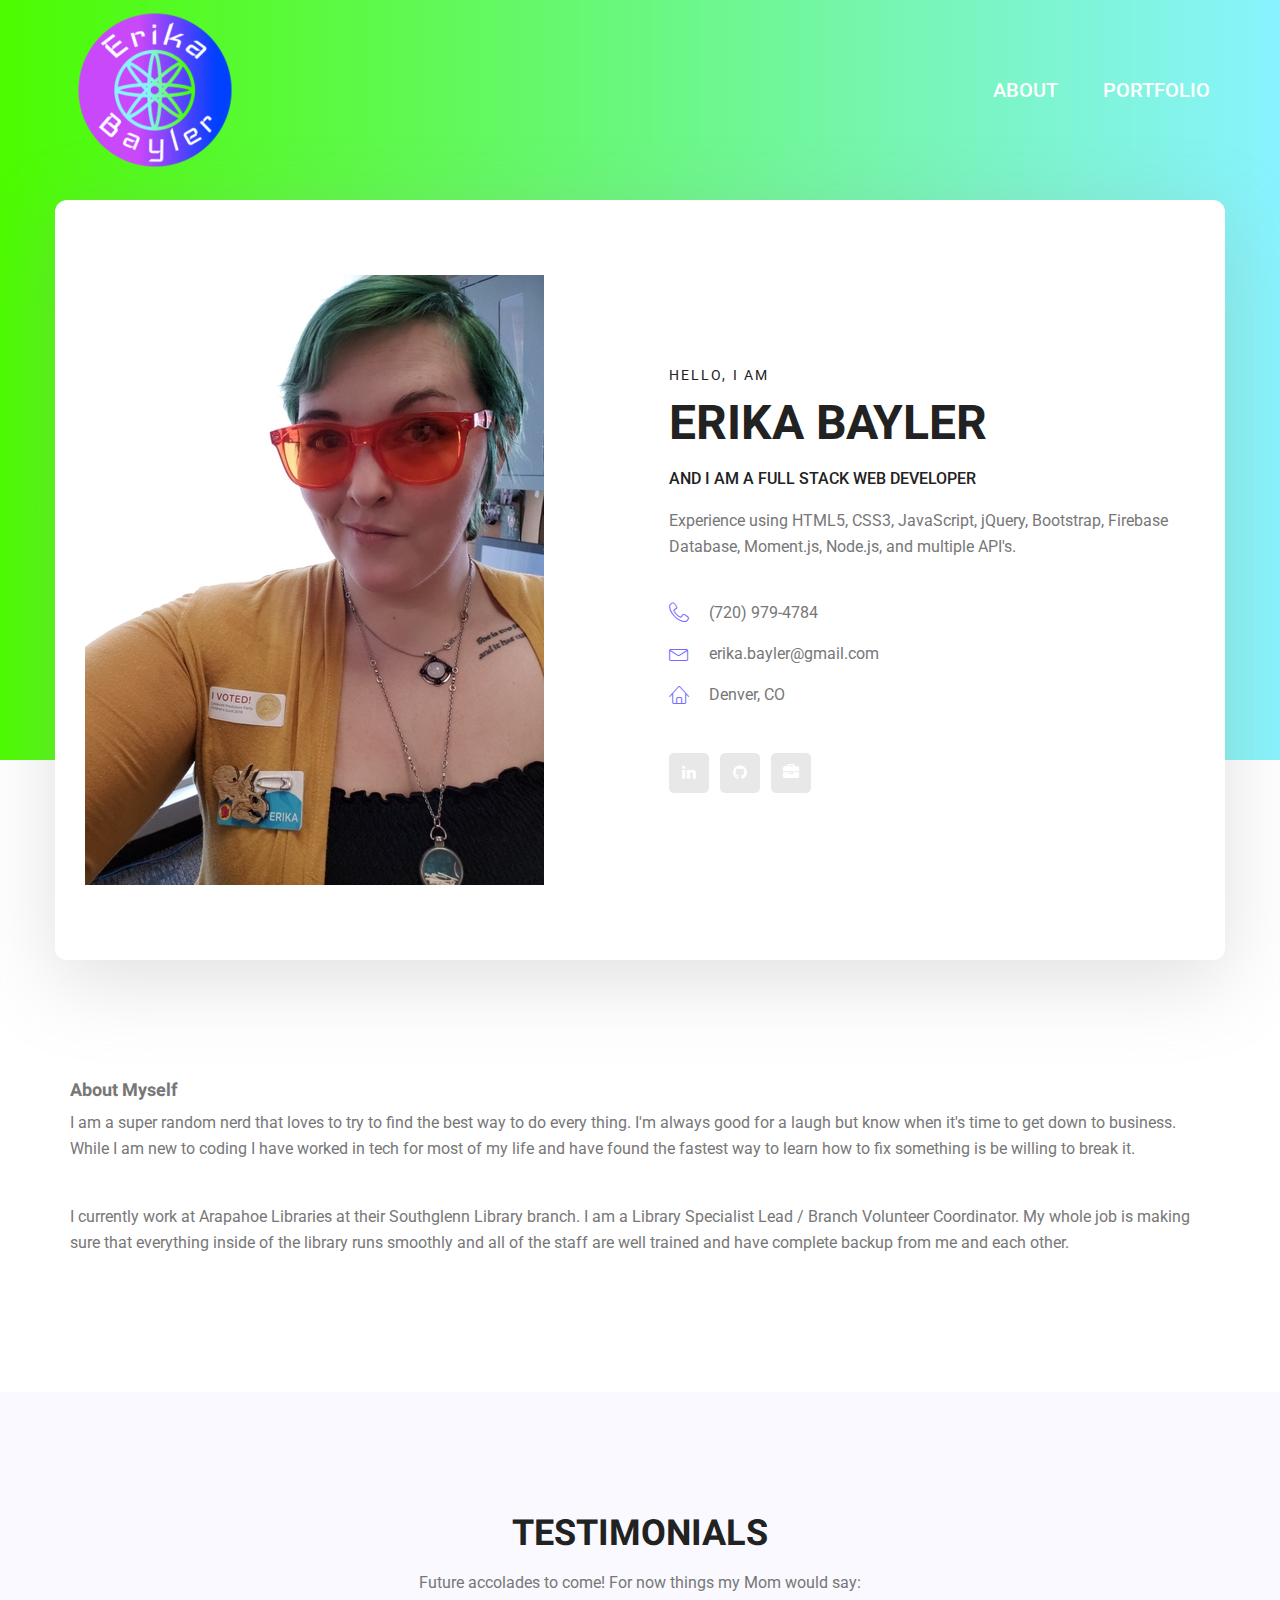
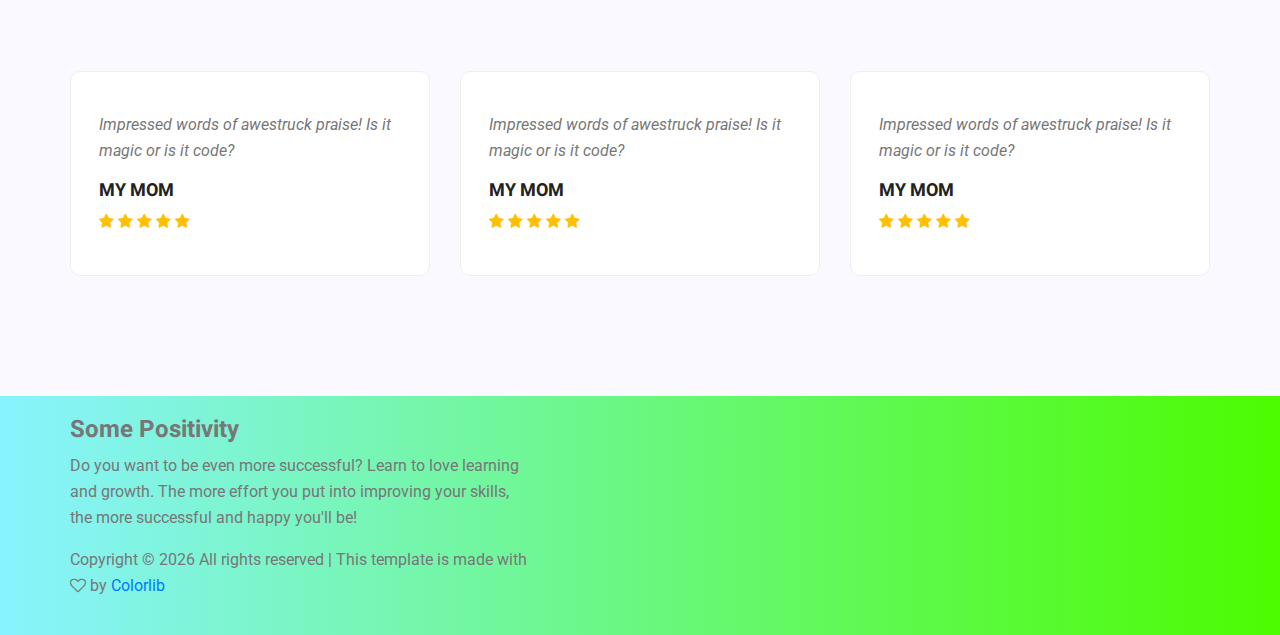
==== commit b49c99c4: "update" ====
--- a/index.html
+++ b/index.html
@@ -93,6 +93,8 @@
 										   target="_blank"><i class="fa fa-linkedin"></i></a></li>
 									<li><a href="https://github.com/EBayler"
 										   target="_blank"><i class="fa fa-github"></i></a> </li>
+										   <li><a href="https://drive.google.com/file/d/1aHJCeTB3MwUUlRiae3t4a5BYF9ADCS3g/view?usp=sharing"
+										   	   target="_blank"><i class="fa fa-briefcase"></i></a> </li>
 								</ul>
 							</div>
 						</div>
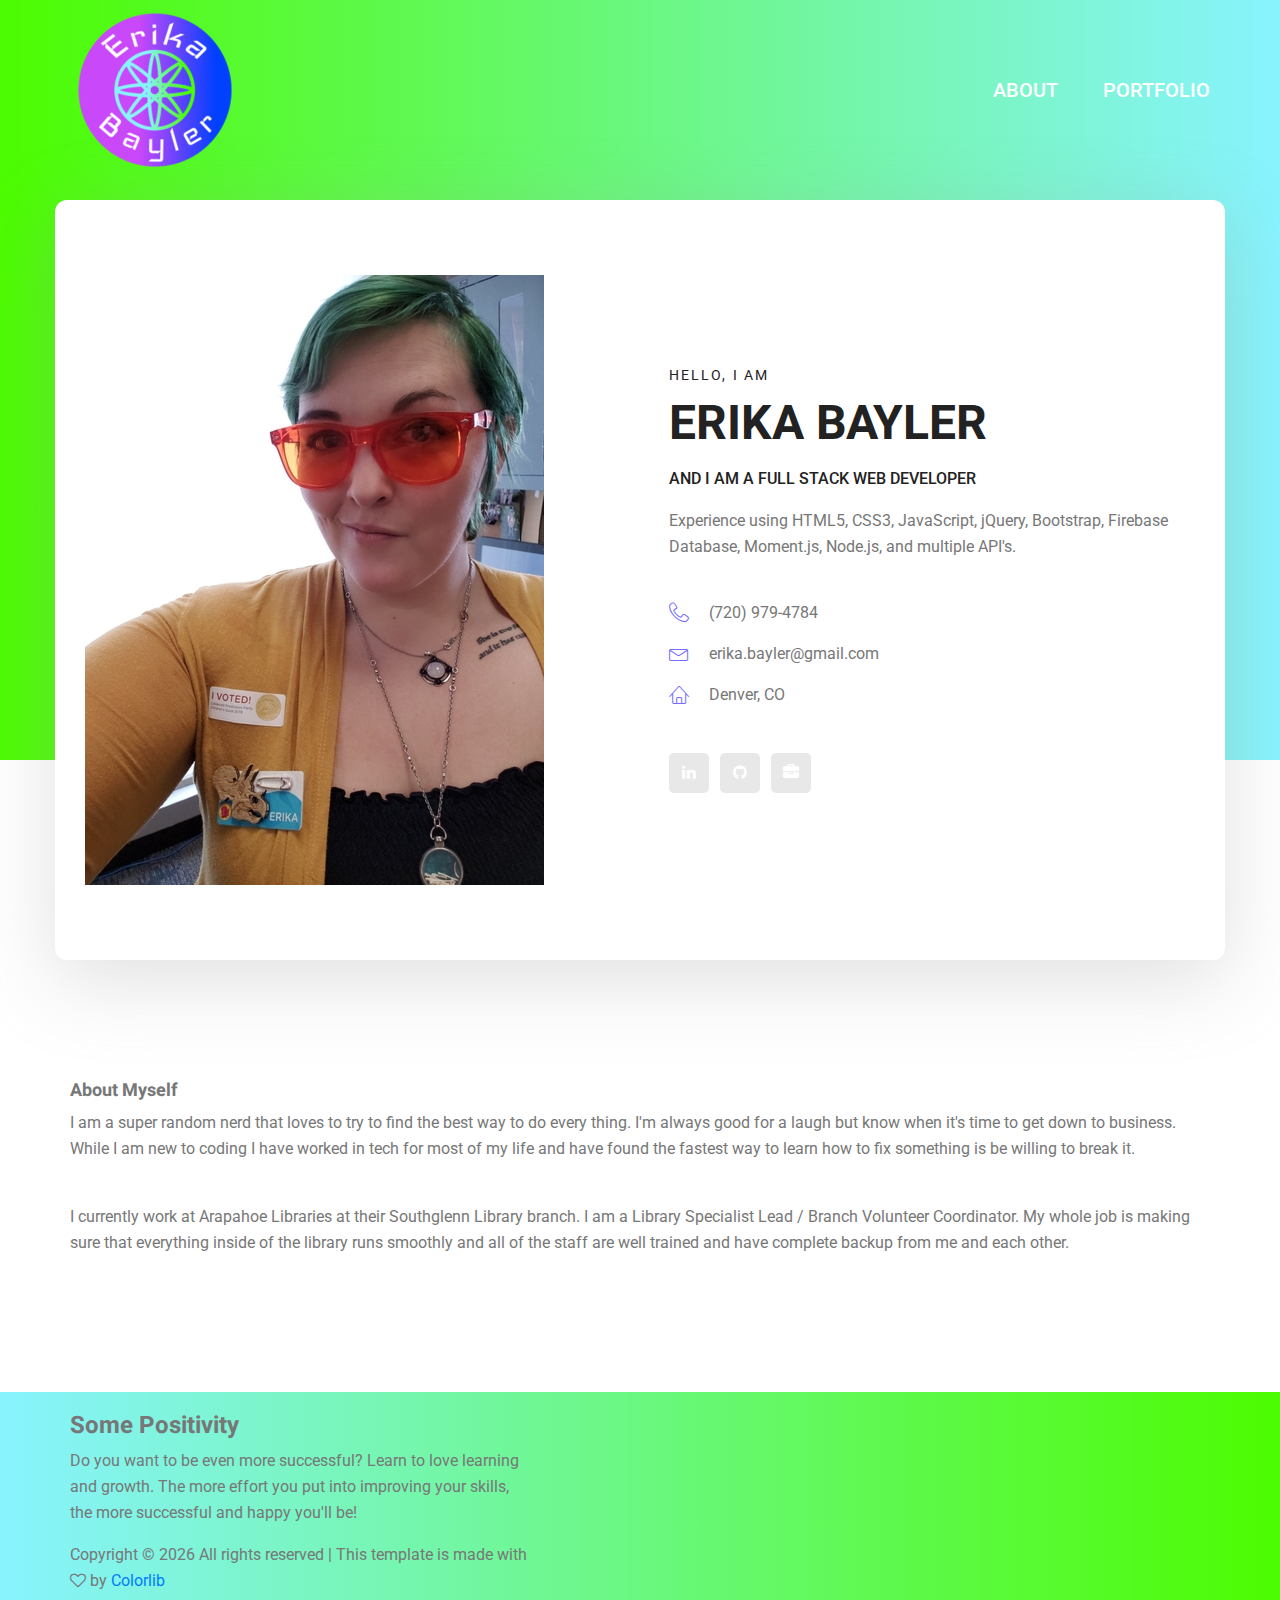
==== commit cf0f2a0d: "updated resume and portfolio info" ====
--- a/index.html
+++ b/index.html
@@ -93,7 +93,7 @@
 										   target="_blank"><i class="fa fa-linkedin"></i></a></li>
 									<li><a href="https://github.com/EBayler"
 										   target="_blank"><i class="fa fa-github"></i></a> </li>
-										   <li><a href="https://drive.google.com/file/d/1aHJCeTB3MwUUlRiae3t4a5BYF9ADCS3g/view?usp=sharing"
+										   <li><a href="https://drive.google.com/file/d/14_aczuC7xoI-x3E1eZyRQec2d7QtS0bm/view?usp=sharing"
 										   	   target="_blank"><i class="fa fa-briefcase"></i></a> </li>
 								</ul>
 							</div>
@@ -139,7 +139,7 @@
 
 
 	<!--================Testimonials Area =================-->
-	<section class="testimonials_area p_120">
+	<!-- <section class="testimonials_area p_120">
 		<div class="container">
 			<div class="main_title">
 				<h2>Testimonials</h2>
@@ -183,7 +183,7 @@
 				</div>
 			</div>
 		</div>
-	</section>
+	</section> -->
 	<!--================End Testimonials Area =================-->
 
 	<!--================Footer Area =================-->
